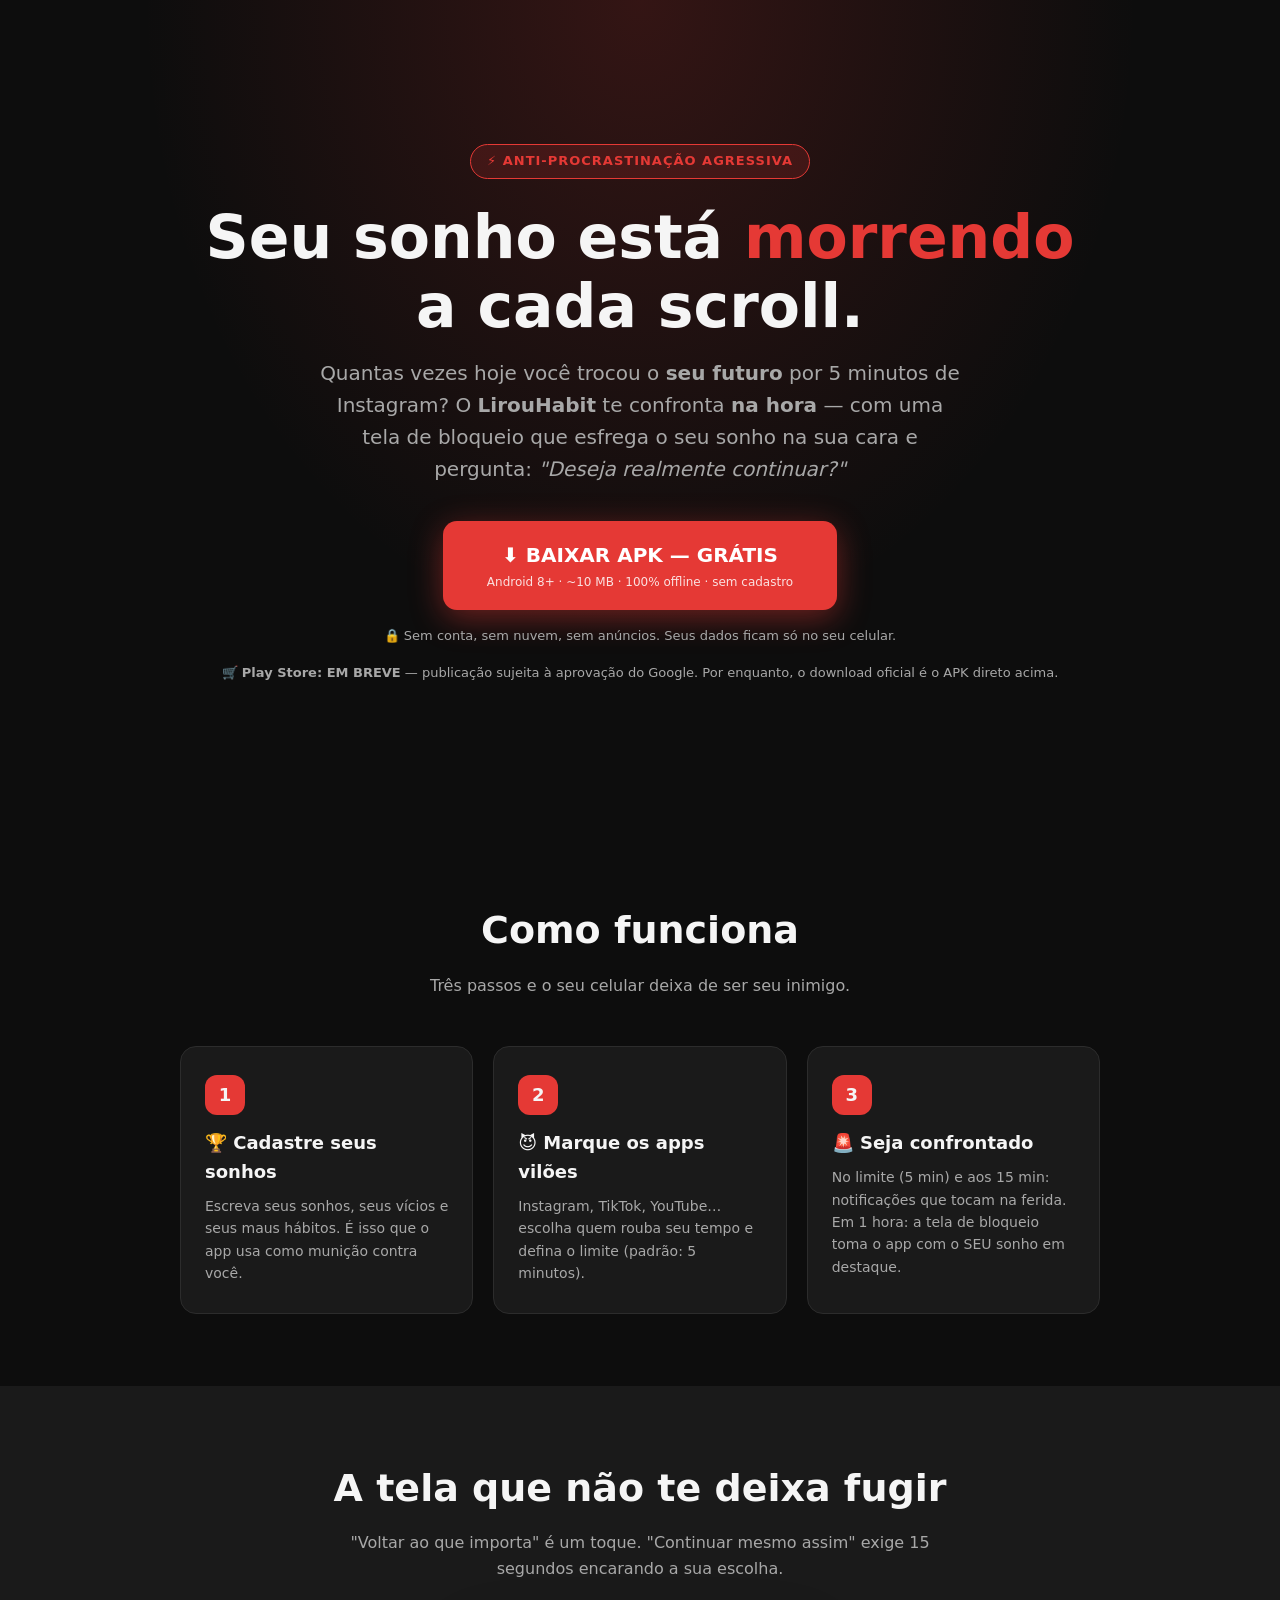
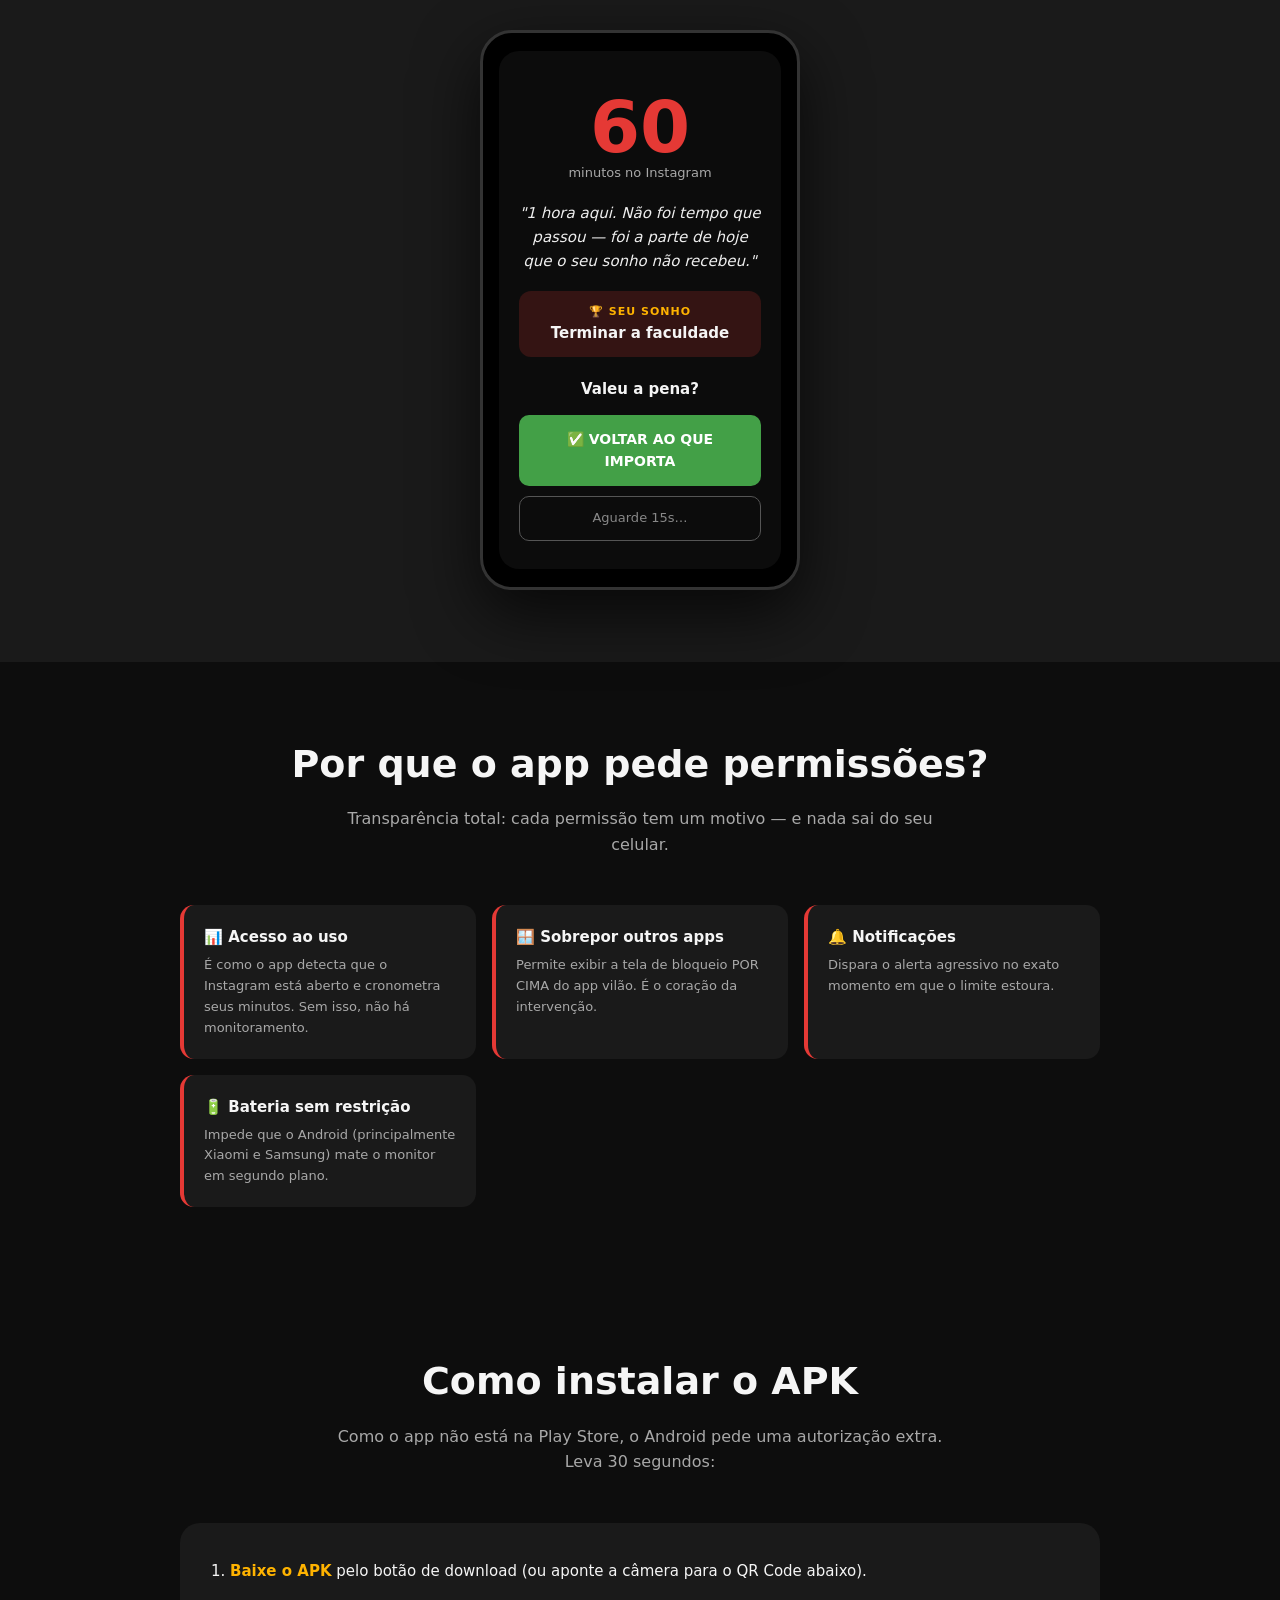
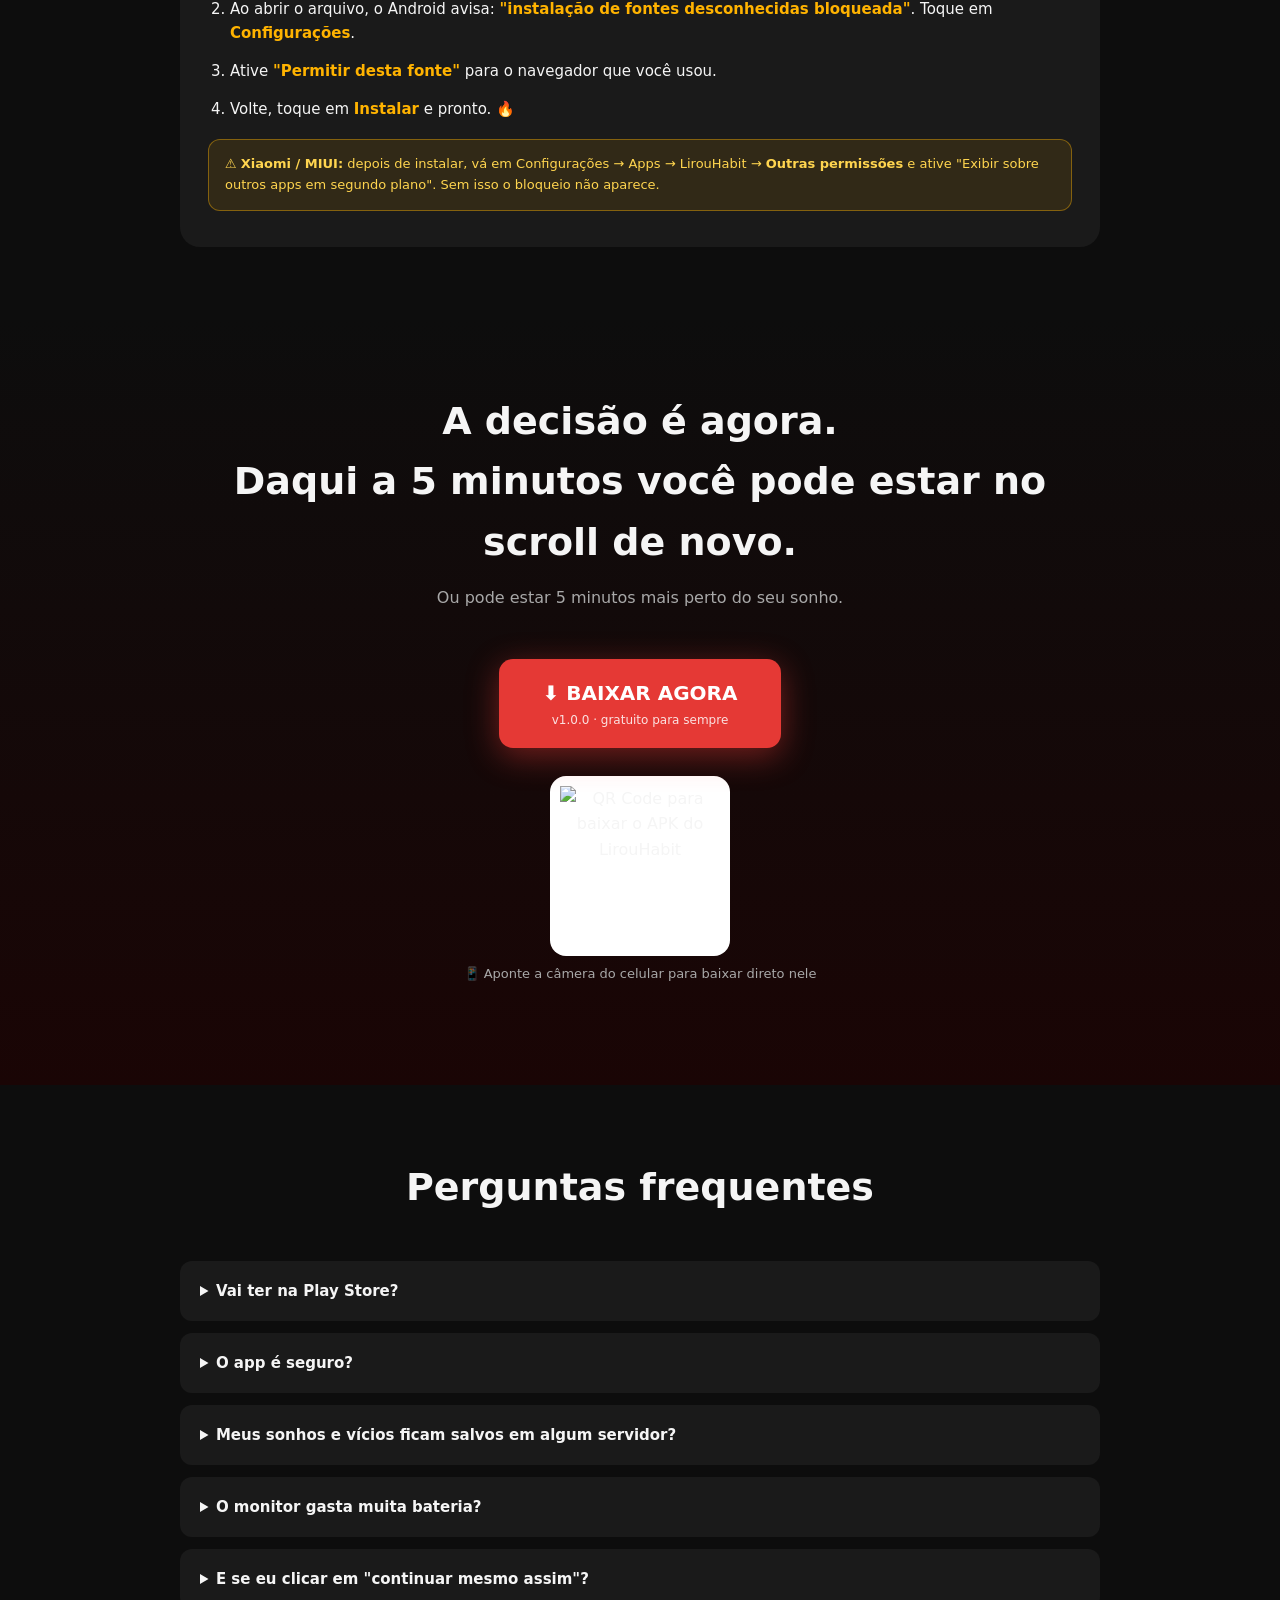
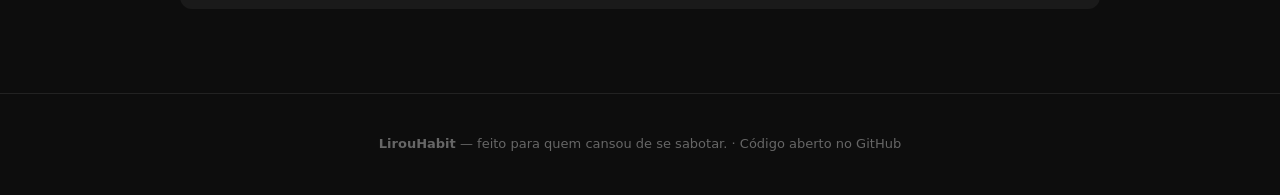
==== docs/index.html @ 8f616879 "feat: app Android anti-procrastinacao (marcos 5min/15min/1h) + landing page de download" ====
<!DOCTYPE html>
<html lang="pt-BR">
<head>
<meta charset="UTF-8">
<meta name="viewport" content="width=device-width, initial-scale=1.0">
<title>LirouHabit — Pare de trocar seus sonhos por scroll</title>
<meta name="description" content="O app que te confronta NA HORA em que você troca seu futuro por 5 minutos de Instagram. Baixe o APK grátis.">
<style>
  :root {
    --red: #e53935;
    --red-dark: #b71c1c;
    --amber: #ffb300;
    --bg: #0d0d0d;
    --surface: #1a1a1a;
    --surface2: #242424;
    --text: #f5f5f5;
    --muted: #a8a8a8;
  }
  * { margin: 0; padding: 0; box-sizing: border-box; }
  body {
    font-family: 'Segoe UI', system-ui, -apple-system, sans-serif;
    background: var(--bg);
    color: var(--text);
    line-height: 1.6;
  }
  .container { max-width: 960px; margin: 0 auto; padding: 0 20px; }

  /* HERO */
  .hero {
    min-height: 92vh;
    display: flex;
    flex-direction: column;
    justify-content: center;
    align-items: center;
    text-align: center;
    background: radial-gradient(ellipse at top, rgba(229,57,53,.18), transparent 55%), var(--bg);
    padding: 60px 20px;
  }
  .badge {
    background: rgba(229,57,53,.15);
    border: 1px solid var(--red);
    color: var(--red);
    padding: 6px 16px;
    border-radius: 999px;
    font-size: 13px;
    font-weight: 600;
    letter-spacing: 1px;
    text-transform: uppercase;
  }
  .hero h1 {
    font-size: clamp(34px, 6vw, 60px);
    font-weight: 900;
    line-height: 1.15;
    margin: 24px 0 16px;
  }
  .hero h1 .red { color: var(--red); }
  .hero p.sub {
    font-size: clamp(16px, 2.5vw, 20px);
    color: var(--muted);
    max-width: 640px;
    margin-bottom: 36px;
  }
  .cta {
    display: inline-block;
    background: var(--red);
    color: #fff;
    font-size: 20px;
    font-weight: 800;
    padding: 18px 44px;
    border-radius: 14px;
    text-decoration: none;
    box-shadow: 0 8px 32px rgba(229,57,53,.45);
    transition: transform .15s ease, box-shadow .15s ease;
  }
  .cta:hover { transform: translateY(-2px) scale(1.02); box-shadow: 0 12px 40px rgba(229,57,53,.6); }
  .cta small { display: block; font-size: 12px; font-weight: 400; opacity: .85; margin-top: 2px; }
  .hero .note { margin-top: 16px; font-size: 13px; color: var(--muted); }

  /* SEÇÕES */
  section { padding: 72px 0; }
  h2 { font-size: clamp(26px, 4vw, 38px); font-weight: 800; text-align: center; margin-bottom: 12px; }
  .section-sub { text-align: center; color: var(--muted); max-width: 620px; margin: 0 auto 48px; }

  /* 3 PASSOS */
  .steps { display: grid; grid-template-columns: repeat(auto-fit, minmax(240px, 1fr)); gap: 20px; }
  .step {
    background: var(--surface);
    border: 1px solid #2c2c2c;
    border-radius: 16px;
    padding: 28px 24px;
  }
  .step .num {
    display: inline-flex;
    width: 40px; height: 40px;
    background: var(--red);
    border-radius: 12px;
    align-items: center; justify-content: center;
    font-weight: 800; font-size: 18px;
    margin-bottom: 14px;
  }
  .step h3 { font-size: 18px; margin-bottom: 8px; }
  .step p { color: var(--muted); font-size: 14px; }

  /* MOCKUP DO BLOQUEIO */
  .block-demo { display: flex; justify-content: center; }
  .phone {
    width: 320px;
    background: #000;
    border: 3px solid #333;
    border-radius: 32px;
    padding: 18px 16px;
    box-shadow: 0 24px 64px rgba(0,0,0,.7);
  }
  .block-screen {
    background: rgba(13,13,13,.97);
    border-radius: 20px;
    padding: 28px 20px;
    text-align: center;
  }
  .block-screen .warn { font-size: 42px; }
  .block-screen .big-minutes { color: var(--red); font-size: 72px; font-weight: 900; line-height: 1; margin-top: 12px; }
  .block-screen h3 { color: var(--red); font-size: 21px; font-weight: 800; margin: 8px 0 4px; }
  .block-screen .where { color: var(--muted); font-size: 13px; margin-bottom: 18px; }
  .block-screen .phrase { font-style: italic; font-size: 15px; color: #eee; margin-bottom: 18px; }
  .block-screen .dream {
    background: rgba(229,57,53,.18);
    border-radius: 12px;
    padding: 12px;
    margin-bottom: 20px;
  }
  .block-screen .dream .label { color: var(--amber); font-size: 11px; font-weight: 700; letter-spacing: 1px; }
  .block-screen .dream .text { font-weight: 700; font-size: 15px; }
  .block-screen .question { font-weight: 700; font-size: 15px; margin-bottom: 14px; }
  .block-screen .btn-focus {
    display: block; background: #43a047; color: #fff; font-weight: 700;
    padding: 13px; border-radius: 10px; font-size: 14px; margin-bottom: 10px;
  }
  .block-screen .btn-stay {
    display: block; border: 1px solid #555; color: #888;
    padding: 11px; border-radius: 10px; font-size: 13px;
  }

  /* PERMISSÕES */
  .perms { display: grid; grid-template-columns: repeat(auto-fit, minmax(280px, 1fr)); gap: 16px; }
  .perm { background: var(--surface); border-radius: 14px; padding: 20px; border-left: 4px solid var(--red); }
  .perm h4 { font-size: 15px; margin-bottom: 6px; }
  .perm p { color: var(--muted); font-size: 13px; }

  /* INSTALAÇÃO */
  .install { background: var(--surface); border-radius: 20px; padding: 36px 28px; }
  .install ol { margin-left: 22px; }
  .install li { margin-bottom: 14px; font-size: 15px; }
  .install li b { color: var(--amber); }
  .install .warn-box {
    background: rgba(255,179,0,.1);
    border: 1px solid rgba(255,179,0,.4);
    border-radius: 12px;
    padding: 14px 16px;
    font-size: 13px;
    color: #ffd54f;
    margin-top: 18px;
  }

  /* DOWNLOAD FINAL */
  .final { text-align: center; background: linear-gradient(180deg, var(--bg), #1a0505); }
  .qr { margin: 28px auto 8px; width: 180px; height: 180px; background: #fff; border-radius: 16px; padding: 10px; }
  .qr img { width: 100%; height: 100%; }
  .qr-caption { color: var(--muted); font-size: 13px; margin-bottom: 28px; }

  /* FAQ */
  details { background: var(--surface); border-radius: 12px; padding: 18px 20px; margin-bottom: 12px; }
  summary { cursor: pointer; font-weight: 600; font-size: 15px; }
  details p { color: var(--muted); font-size: 14px; margin-top: 10px; }

  footer { padding: 40px 0; text-align: center; color: #666; font-size: 13px; border-top: 1px solid #222; }
</style>
</head>
<body>

<!-- HERO -->
<header class="hero">
  <span class="badge">⚡ Anti-procrastinação agressiva</span>
  <h1>Seu sonho está <span class="red">morrendo</span><br>a cada scroll.</h1>
  <p class="sub">
    Quantas vezes hoje você trocou o <b>seu futuro</b> por 5 minutos de Instagram?
    O <b>LirouHabit</b> te confronta <b>na hora</b> — com uma tela de bloqueio que esfrega
    o seu sonho na sua cara e pergunta: <i>"Deseja realmente continuar?"</i>
  </p>
  <a class="cta" href="https://github.com/Neto-Oliveira/LirouHabit/releases/latest/download/lirouhabit.apk">
    ⬇ BAIXAR APK — GRÁTIS
    <small>Android 8+ · ~10 MB · 100% offline · sem cadastro</small>
  </a>
  <p class="note">🔒 Sem conta, sem nuvem, sem anúncios. Seus dados ficam só no seu celular.</p>
  <p class="note">🛒 <b>Play Store: EM BREVE</b> — publicação sujeita à aprovação do Google. Por enquanto, o download oficial é o APK direto acima.</p>
</header>

<!-- COMO FUNCIONA -->
<section>
  <div class="container">
    <h2>Como funciona</h2>
    <p class="section-sub">Três passos e o seu celular deixa de ser seu inimigo.</p>
    <div class="steps">
      <div class="step">
        <span class="num">1</span>
        <h3>🏆 Cadastre seus sonhos</h3>
        <p>Escreva seus sonhos, seus vícios e seus maus hábitos. É isso que o app usa como munição contra você.</p>
      </div>
      <div class="step">
        <span class="num">2</span>
        <h3>😈 Marque os apps vilões</h3>
        <p>Instagram, TikTok, YouTube… escolha quem rouba seu tempo e defina o limite (padrão: 5 minutos).</p>
      </div>
      <div class="step">
        <span class="num">3</span>
        <h3>🚨 Seja confrontado</h3>
        <p>No limite (5 min) e aos 15 min: notificações que tocam na ferida. Em 1 hora: a tela de bloqueio toma o app com o SEU sonho em destaque.</p>
      </div>
    </div>
  </div>
</section>

<!-- MOCKUP -->
<section style="background: var(--surface);">
  <div class="container">
    <h2>A tela que não te deixa fugir</h2>
    <p class="section-sub">
      "Voltar ao que importa" é um toque. "Continuar mesmo assim" exige 15 segundos encarando a sua escolha.
    </p>
    <div class="block-demo">
      <div class="phone">
        <div class="block-screen">
          <div class="big-minutes">60</div>
          <p class="where">minutos no Instagram</p>
          <p class="phrase">"1 hora aqui. Não foi tempo que passou — foi a parte de hoje que o seu sonho não recebeu."</p>
          <div class="dream">
            <div class="label">🏆 SEU SONHO</div>
            <div class="text">Terminar a faculdade</div>
          </div>
          <p class="question">Valeu a pena?</p>
          <span class="btn-focus">✅ VOLTAR AO QUE IMPORTA</span>
          <span class="btn-stay">Aguarde 15s…</span>
        </div>
      </div>
    </div>
  </div>
</section>

<!-- PERMISSÕES -->
<section>
  <div class="container">
    <h2>Por que o app pede permissões?</h2>
    <p class="section-sub">Transparência total: cada permissão tem um motivo — e nada sai do seu celular.</p>
    <div class="perms">
      <div class="perm">
        <h4>📊 Acesso ao uso</h4>
        <p>É como o app detecta que o Instagram está aberto e cronometra seus minutos. Sem isso, não há monitoramento.</p>
      </div>
      <div class="perm">
        <h4>🪟 Sobrepor outros apps</h4>
        <p>Permite exibir a tela de bloqueio POR CIMA do app vilão. É o coração da intervenção.</p>
      </div>
      <div class="perm">
        <h4>🔔 Notificações</h4>
        <p>Dispara o alerta agressivo no exato momento em que o limite estoura.</p>
      </div>
      <div class="perm">
        <h4>🔋 Bateria sem restrição</h4>
        <p>Impede que o Android (principalmente Xiaomi e Samsung) mate o monitor em segundo plano.</p>
      </div>
    </div>
  </div>
</section>

<!-- INSTALAÇÃO -->
<section>
  <div class="container">
    <h2>Como instalar o APK</h2>
    <p class="section-sub">Como o app não está na Play Store, o Android pede uma autorização extra. Leva 30 segundos:</p>
    <div class="install">
      <ol>
        <li><b>Baixe o APK</b> pelo botão de download (ou aponte a câmera para o QR Code abaixo).</li>
        <li>Ao abrir o arquivo, o Android avisa: <b>"instalação de fontes desconhecidas bloqueada"</b>. Toque em <b>Configurações</b>.</li>
        <li>Ative <b>"Permitir desta fonte"</b> para o navegador que você usou.</li>
        <li>Volte, toque em <b>Instalar</b> e pronto. 🔥</li>
      </ol>
      <div class="warn-box">
        ⚠️ <b>Xiaomi / MIUI:</b> depois de instalar, vá em Configurações → Apps → LirouHabit →
        <b>Outras permissões</b> e ative "Exibir sobre outros apps em segundo plano". Sem isso o bloqueio não aparece.
      </div>
    </div>
  </div>
</section>

<!-- DOWNLOAD FINAL + QR -->
<section class="final">
  <div class="container">
    <h2>A decisão é agora.<br>Daqui a 5 minutos você pode estar no scroll de novo.</h2>
    <p class="section-sub">Ou pode estar 5 minutos mais perto do seu sonho.</p>
    <a class="cta" href="https://github.com/Neto-Oliveira/LirouHabit/releases/latest/download/lirouhabit.apk">
      ⬇ BAIXAR AGORA
      <small>v1.0.0 · gratuito para sempre</small>
    </a>
    <div class="qr">
      <img src="https://api.qrserver.com/v1/create-qr-code/?size=300x300&data=https%3A%2F%2Fgithub.com%2FNeto-Oliveira%2FLirouHabit%2Freleases%2Flatest%2Fdownload%2Flirouhabit.apk" alt="QR Code para baixar o APK do LirouHabit">
    </div>
    <p class="qr-caption">📱 Aponte a câmera do celular para baixar direto nele</p>
  </div>
</section>

<!-- FAQ -->
<section>
  <div class="container">
    <h2>Perguntas frequentes</h2>
    <div style="height: 32px;"></div>
    <details>
      <summary>Vai ter na Play Store?</summary>
      <p><b>Em breve!</b> A publicação na Play Store está nos planos e depende da aprovação do Google — que avalia com rigor permissões como sobreposição de tela e acesso ao uso (o coração do app). Enquanto isso, o APK direto aqui é o canal oficial: o LirouHabit é 100% offline e open source, com todo o código público no GitHub.</p>
    </details>
    <details>
      <summary>O app é seguro?</summary>
      <p>Sim. O código é aberto e auditável no GitHub, o app não tem permissão de internet para enviar dados, e nada (sonhos, vícios, estatísticas) sai do seu celular.</p>
    </details>
    <details>
      <summary>Meus sonhos e vícios ficam salvos em algum servidor?</summary>
      <p>Não. Tudo fica em um banco de dados local, dentro do seu celular. O app nem sequer tem permissão de internet para enviar dados.</p>
    </details>
    <details>
      <summary>O monitor gasta muita bateria?</summary>
      <p>Não. Ele faz uma verificação leve a cada 2 segundos — o consumo é comparável ao de um relógio em segundo plano.</p>
    </details>
    <details>
      <summary>E se eu clicar em "continuar mesmo assim"?</summary>
      <p>A escolha é sempre sua — mas você vai precisar esperar 15 segundos encarando seu sonho. E 5 minutos depois, a tela de bloqueio volta. Sempre. 😈</p>
    </details>
  </div>
</section>

<footer>
  <div class="container">
    <p><b>LirouHabit</b> — feito para quem cansou de se sabotar. · Código aberto no GitHub</p>
  </div>
</footer>

</body>
</html>
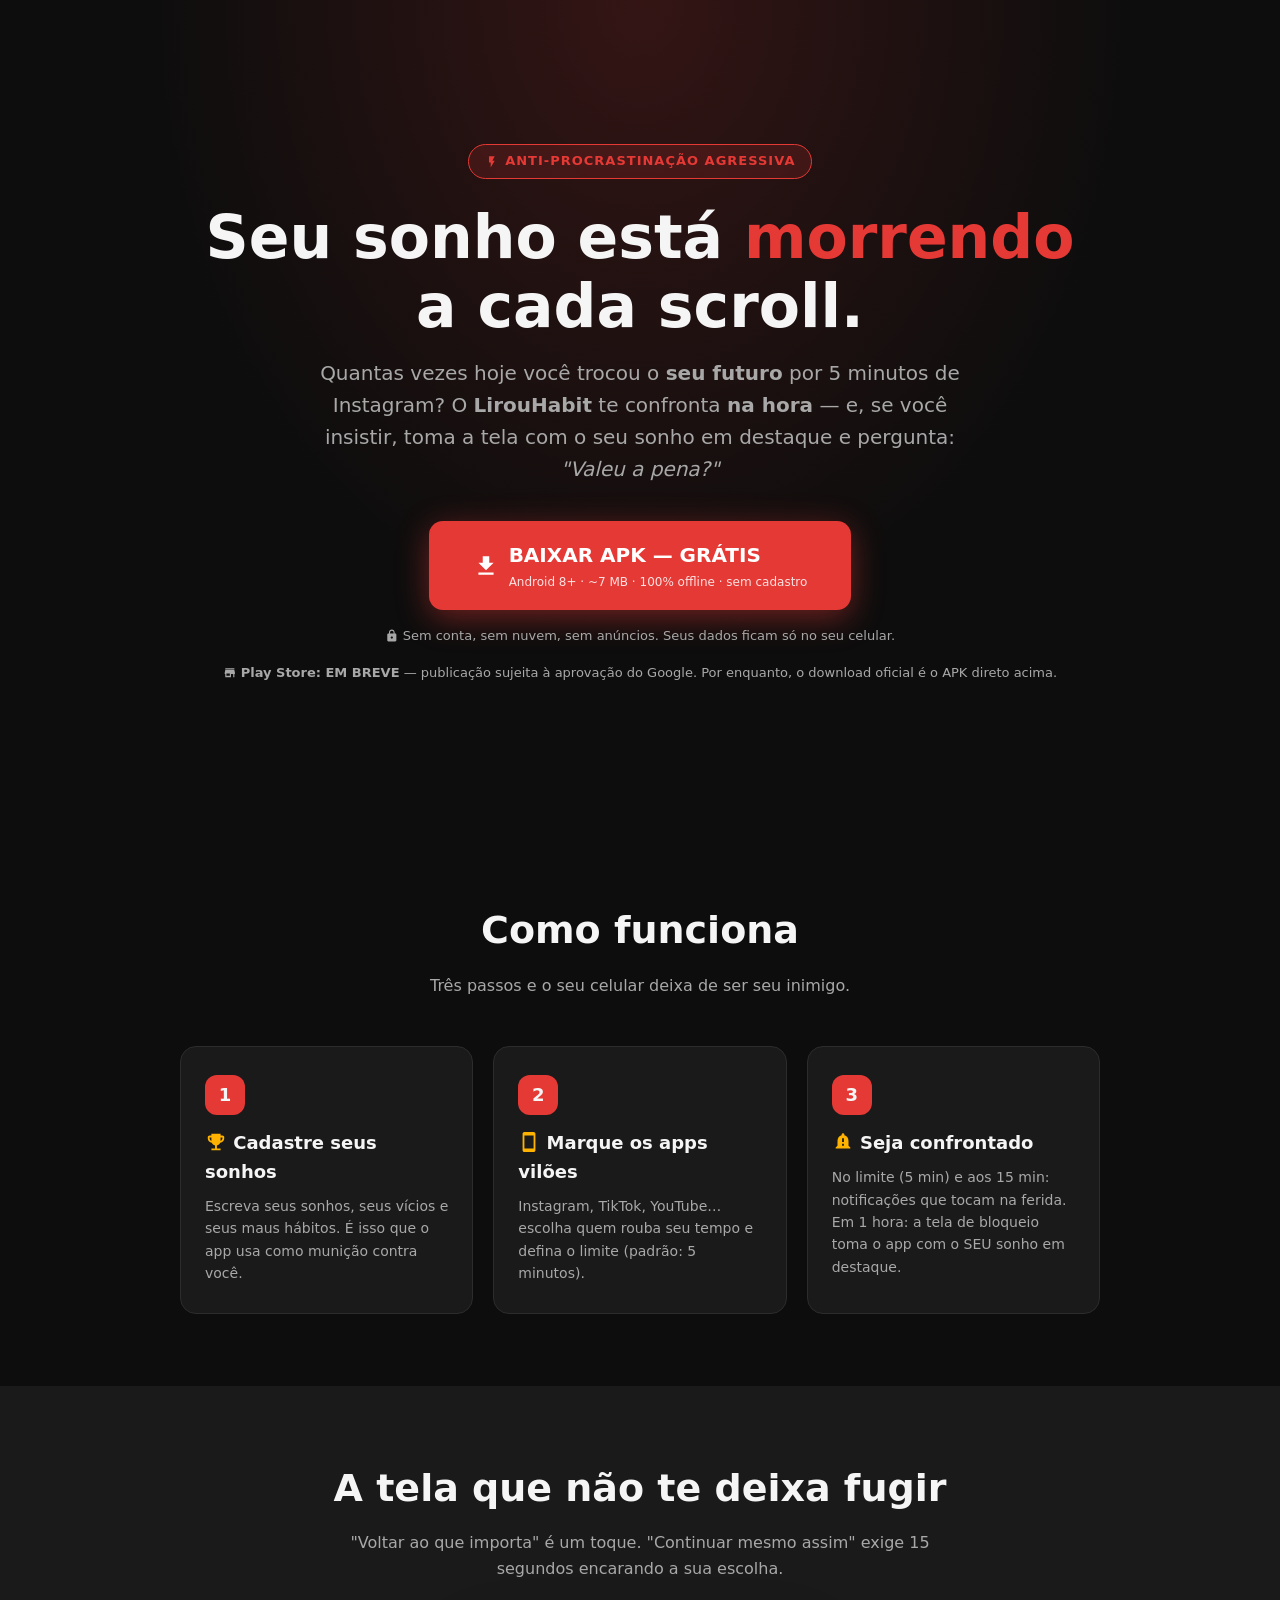
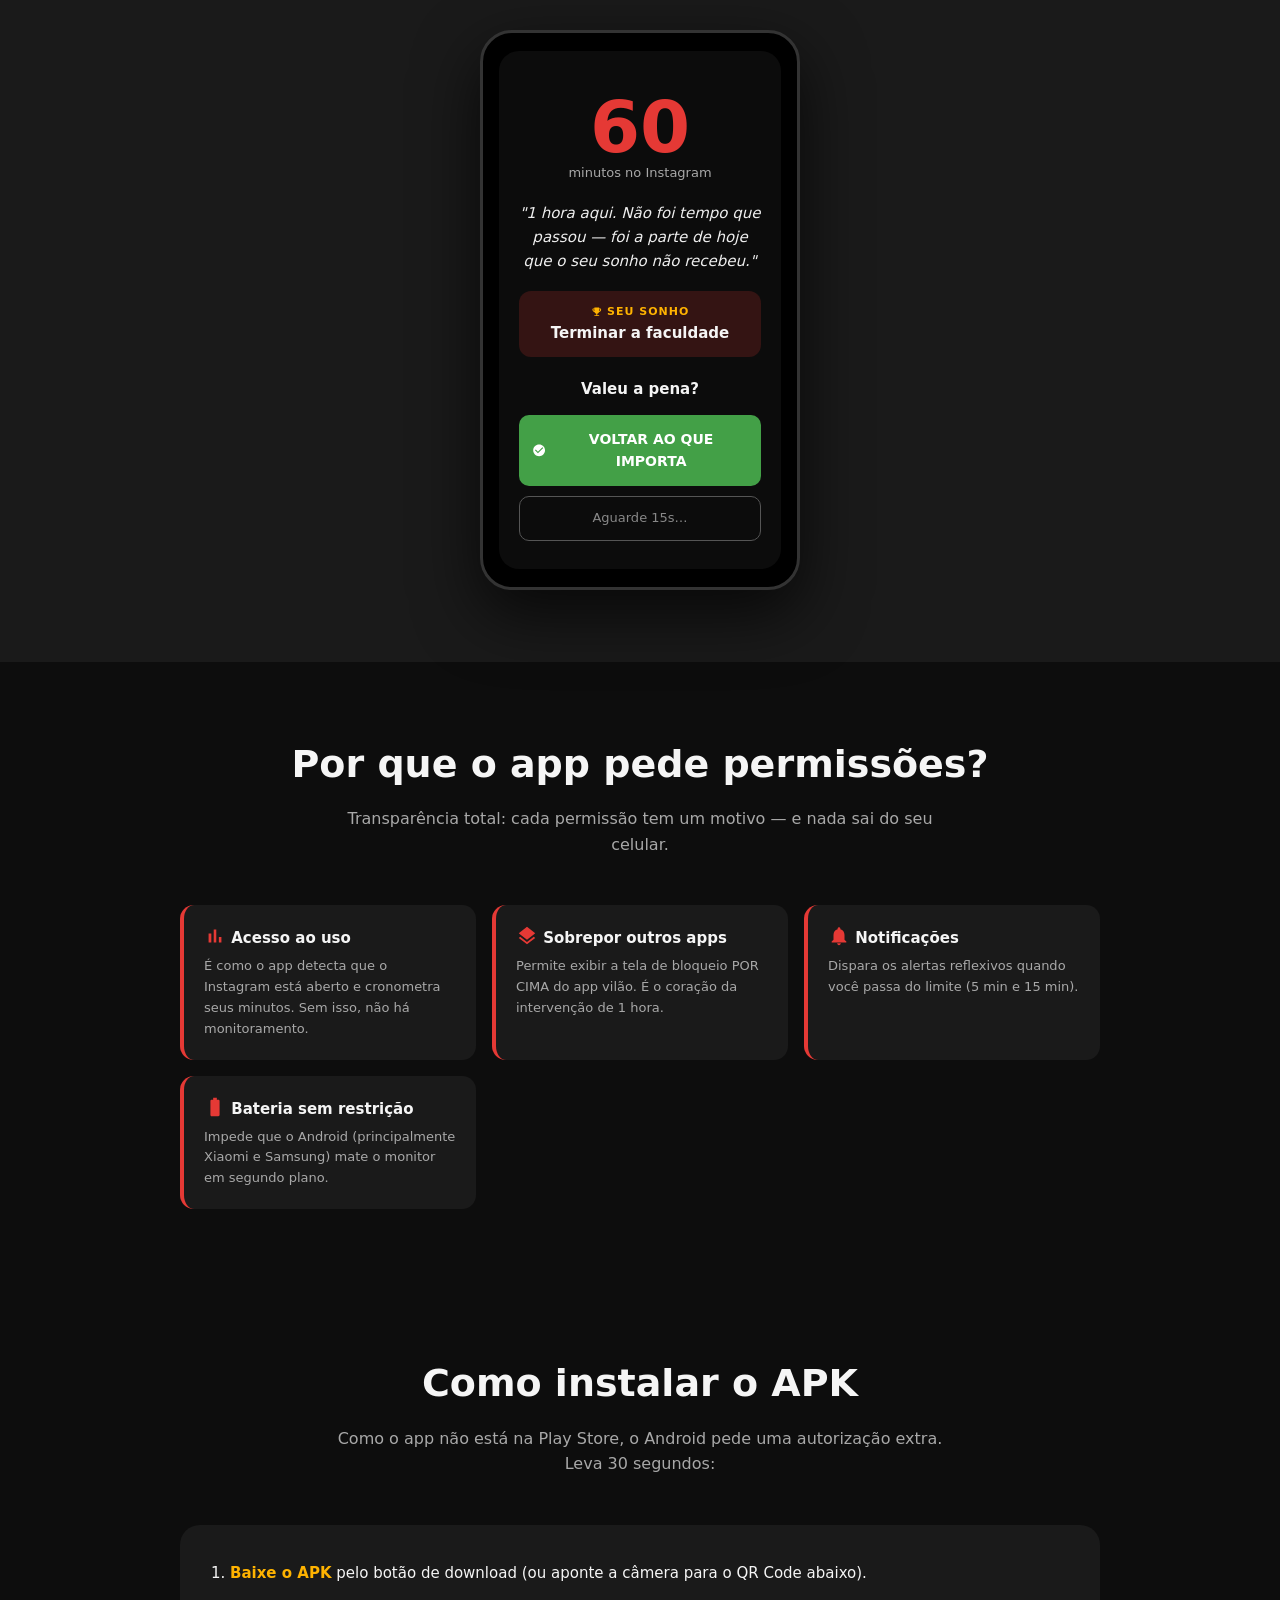
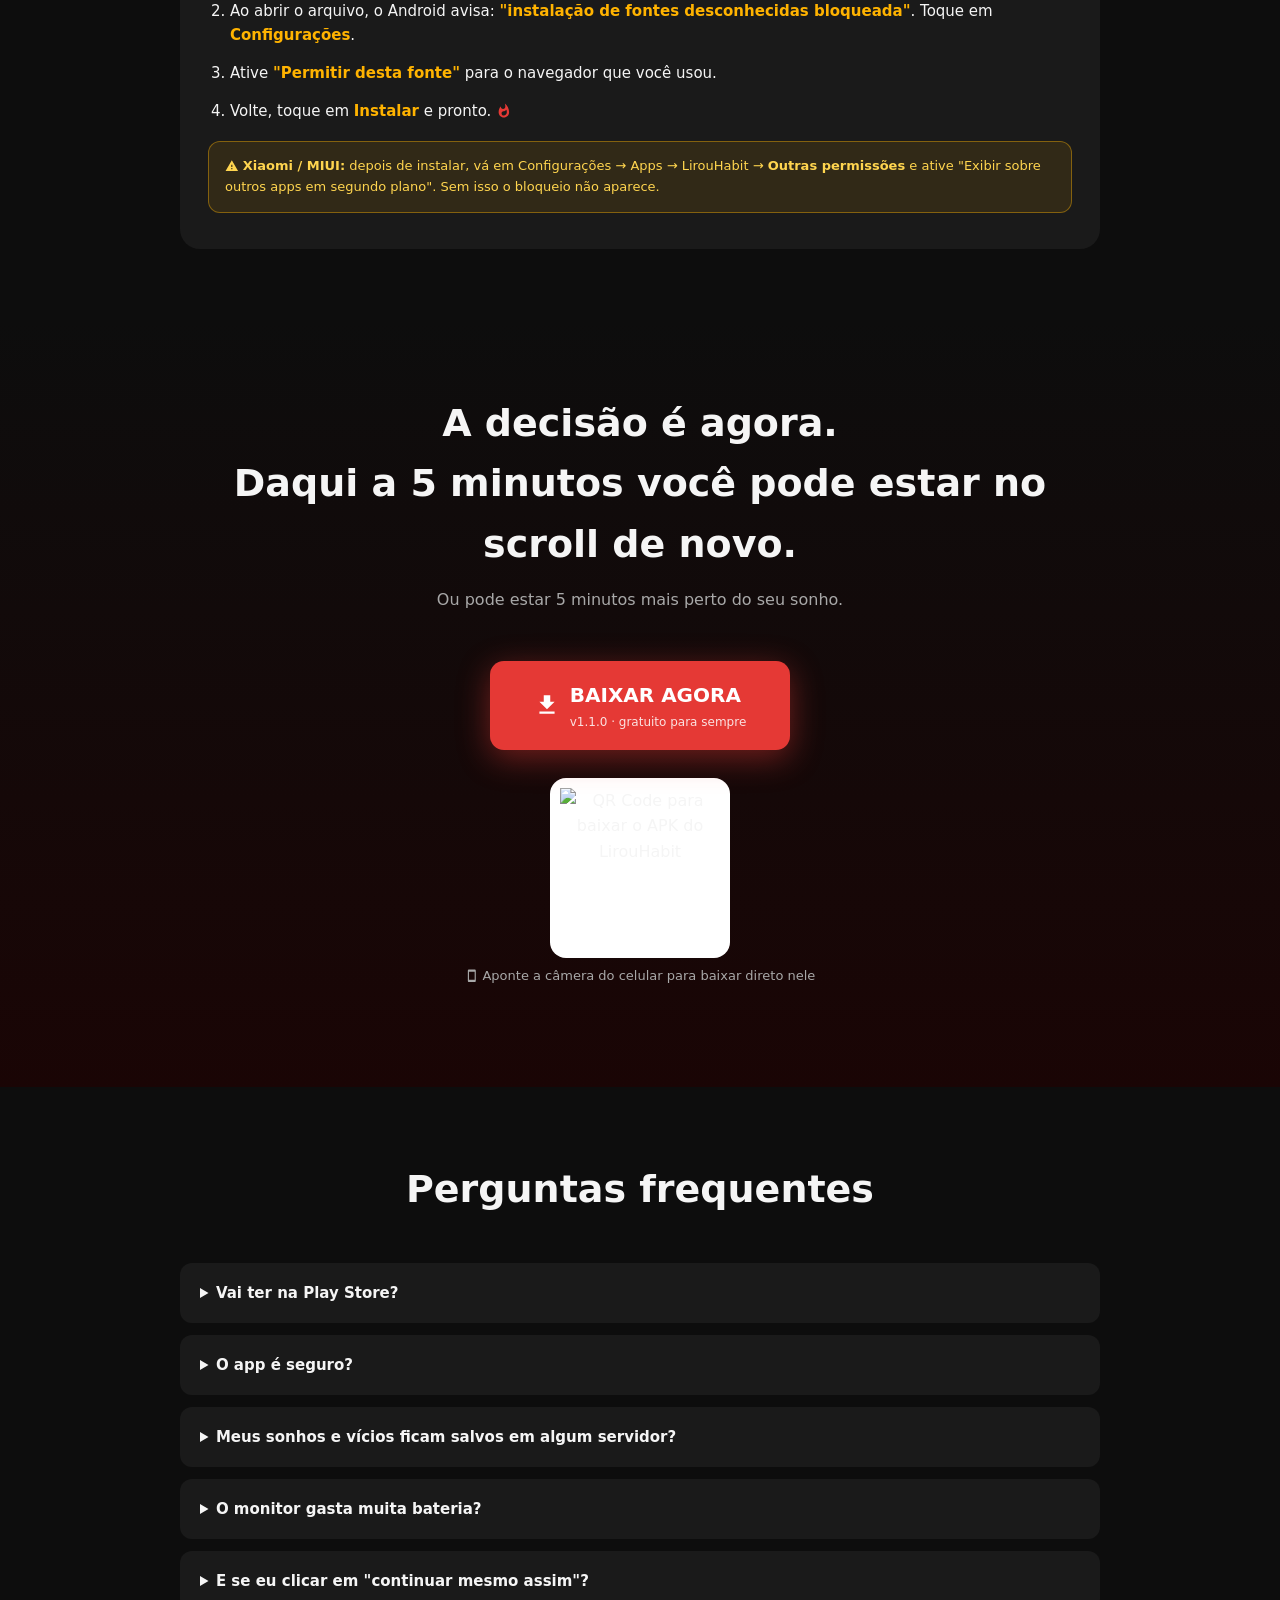
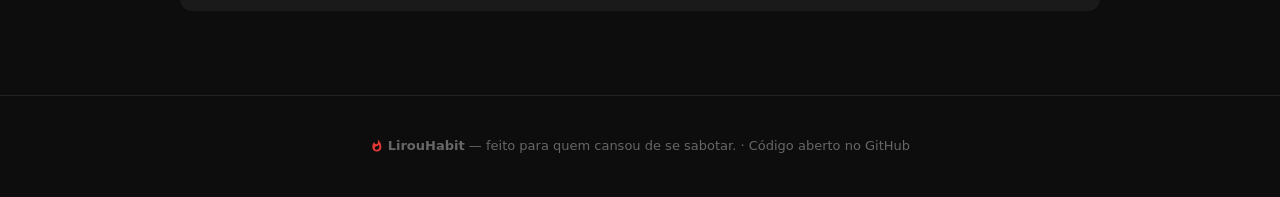
==== commit 1af04ec1: "feat: pacote de 21 icones SVG (substitui emojis) + fluxo de introducao impactante (sonho -> viloes -" ====
--- a/docs/index.html
+++ b/docs/index.html
@@ -5,11 +5,13 @@
 <meta name="viewport" content="width=device-width, initial-scale=1.0">
 <title>LirouHabit — Pare de trocar seus sonhos por scroll</title>
 <meta name="description" content="O app que te confronta NA HORA em que você troca seu futuro por 5 minutos de Instagram. Baixe o APK grátis.">
+<link rel="icon" type="image/svg+xml" href="icons/ic_flame.svg">
 <style>
   :root {
     --red: #e53935;
     --red-dark: #b71c1c;
     --amber: #ffb300;
+    --green: #43a047;
     --bg: #0d0d0d;
     --surface: #1a1a1a;
     --surface2: #242424;
@@ -24,6 +26,8 @@
     line-height: 1.6;
   }
   .container { max-width: 960px; margin: 0 auto; padding: 0 20px; }
+  .ic { width: 1.05em; height: 1.05em; vertical-align: -0.18em; fill: currentColor; }
+  .ic-lg { width: 22px; height: 22px; vertical-align: -4px; fill: currentColor; }
 
   /* HERO */
   .hero {
@@ -37,6 +41,7 @@
     padding: 60px 20px;
   }
   .badge {
+    display: inline-flex; align-items: center; gap: 7px;
     background: rgba(229,57,53,.15);
     border: 1px solid var(--red);
     color: var(--red);
@@ -61,7 +66,7 @@
     margin-bottom: 36px;
   }
   .cta {
-    display: inline-block;
+    display: inline-flex; align-items: center; gap: 10px;
     background: var(--red);
     color: #fff;
     font-size: 20px;
@@ -74,6 +79,7 @@
   }
   .cta:hover { transform: translateY(-2px) scale(1.02); box-shadow: 0 12px 40px rgba(229,57,53,.6); }
   .cta small { display: block; font-size: 12px; font-weight: 400; opacity: .85; margin-top: 2px; }
+  .cta .cta-col { text-align: left; }
   .hero .note { margin-top: 16px; font-size: 13px; color: var(--muted); }
 
   /* SEÇÕES */
@@ -99,6 +105,7 @@
     margin-bottom: 14px;
   }
   .step h3 { font-size: 18px; margin-bottom: 8px; }
+  .step h3 .ic-lg { fill: var(--amber); }
   .step p { color: var(--muted); font-size: 14px; }
 
   /* MOCKUP DO BLOQUEIO */
@@ -117,9 +124,7 @@
     padding: 28px 20px;
     text-align: center;
   }
-  .block-screen .warn { font-size: 42px; }
   .block-screen .big-minutes { color: var(--red); font-size: 72px; font-weight: 900; line-height: 1; margin-top: 12px; }
-  .block-screen h3 { color: var(--red); font-size: 21px; font-weight: 800; margin: 8px 0 4px; }
   .block-screen .where { color: var(--muted); font-size: 13px; margin-bottom: 18px; }
   .block-screen .phrase { font-style: italic; font-size: 15px; color: #eee; margin-bottom: 18px; }
   .block-screen .dream {
@@ -132,7 +137,8 @@
   .block-screen .dream .text { font-weight: 700; font-size: 15px; }
   .block-screen .question { font-weight: 700; font-size: 15px; margin-bottom: 14px; }
   .block-screen .btn-focus {
-    display: block; background: #43a047; color: #fff; font-weight: 700;
+    display: flex; align-items: center; justify-content: center; gap: 8px;
+    background: var(--green); color: #fff; font-weight: 700;
     padding: 13px; border-radius: 10px; font-size: 14px; margin-bottom: 10px;
   }
   .block-screen .btn-stay {
@@ -144,6 +150,7 @@
   .perms { display: grid; grid-template-columns: repeat(auto-fit, minmax(280px, 1fr)); gap: 16px; }
   .perm { background: var(--surface); border-radius: 14px; padding: 20px; border-left: 4px solid var(--red); }
   .perm h4 { font-size: 15px; margin-bottom: 6px; }
+  .perm h4 .ic-lg { fill: var(--red); }
   .perm p { color: var(--muted); font-size: 13px; }
 
   /* INSTALAÇÃO */
@@ -173,25 +180,26 @@
   details p { color: var(--muted); font-size: 14px; margin-top: 10px; }
 
   footer { padding: 40px 0; text-align: center; color: #666; font-size: 13px; border-top: 1px solid #222; }
+  footer .ic { fill: var(--red); }
 </style>
 </head>
 <body>
 
 <!-- HERO -->
 <header class="hero">
-  <span class="badge">⚡ Anti-procrastinação agressiva</span>
+  <span class="badge"><svg class="ic" viewBox="0 0 24 24"><path d="M7 2v11h3v9l7-12h-4l4-8z"/></svg> Anti-procrastinação agressiva</span>
   <h1>Seu sonho está <span class="red">morrendo</span><br>a cada scroll.</h1>
   <p class="sub">
     Quantas vezes hoje você trocou o <b>seu futuro</b> por 5 minutos de Instagram?
-    O <b>LirouHabit</b> te confronta <b>na hora</b> — com uma tela de bloqueio que esfrega
-    o seu sonho na sua cara e pergunta: <i>"Deseja realmente continuar?"</i>
+    O <b>LirouHabit</b> te confronta <b>na hora</b> — e, se você insistir, toma a tela
+    com o seu sonho em destaque e pergunta: <i>"Valeu a pena?"</i>
   </p>
   <a class="cta" href="https://github.com/Neto-Oliveira/LirouHabit/releases/latest/download/lirouhabit.apk">
-    ⬇ BAIXAR APK — GRÁTIS
-    <small>Android 8+ · ~10 MB · 100% offline · sem cadastro</small>
+    <svg class="ic-lg" viewBox="0 0 24 24" style="fill:#fff;width:26px;height:26px;"><path d="M19 9h-4V3H9v6H5l7 7 7-7zM5 18v2h14v-2H5z"/></svg>
+    <span class="cta-col">BAIXAR APK — GRÁTIS<small>Android 8+ · ~7 MB · 100% offline · sem cadastro</small></span>
   </a>
-  <p class="note">🔒 Sem conta, sem nuvem, sem anúncios. Seus dados ficam só no seu celular.</p>
-  <p class="note">🛒 <b>Play Store: EM BREVE</b> — publicação sujeita à aprovação do Google. Por enquanto, o download oficial é o APK direto acima.</p>
+  <p class="note"><svg class="ic" viewBox="0 0 24 24"><path d="M18 8h-1V6c0-2.76-2.24-5-5-5S7 3.24 7 6v2H6c-1.1 0-2 .9-2 2v10c0 1.1.9 2 2 2h12c1.1 0 2-.9 2-2V10c0-1.1-.9-2-2-2zm-6 9c-1.1 0-2-.9-2-2s.9-2 2-2 2 .9 2 2-.9 2-2 2zm3.1-9H8.9V6c0-1.71 1.39-3.1 3.1-3.1 1.71 0 3.1 1.39 3.1 3.1v2z"/></svg> Sem conta, sem nuvem, sem anúncios. Seus dados ficam só no seu celular.</p>
+  <p class="note"><svg class="ic" viewBox="0 0 24 24"><path d="M20 4H4v2h16V4zm1 10v-2l-1-5H4l-1 5v2h1v6h10v-6h4v6h2v-6h1zm-9 3H6v-4h6v4z"/></svg> <b>Play Store: EM BREVE</b> — publicação sujeita à aprovação do Google. Por enquanto, o download oficial é o APK direto acima.</p>
 </header>
 
 <!-- COMO FUNCIONA -->
@@ -202,17 +210,17 @@
     <div class="steps">
       <div class="step">
         <span class="num">1</span>
-        <h3>🏆 Cadastre seus sonhos</h3>
+        <h3><svg class="ic-lg" viewBox="0 0 24 24"><path d="M19 5h-2V3H7v2H5c-1.1 0-2 .9-2 2v1c0 2.55 1.92 4.63 4.39 4.94.63 1.5 1.98 2.63 3.61 2.96V19H7v2h10v-2h-4v-3.1c1.63-.33 2.98-1.46 3.61-2.96C19.08 12.63 21 10.55 21 8V7c0-1.1-.9-2-2-2zM5 8V7h2v3.82C5.84 10.4 5 9.3 5 8zm14 0c0 1.3-.84 2.4-2 2.82V7h2v1z"/></svg> Cadastre seus sonhos</h3>
         <p>Escreva seus sonhos, seus vícios e seus maus hábitos. É isso que o app usa como munição contra você.</p>
       </div>
       <div class="step">
         <span class="num">2</span>
-        <h3>😈 Marque os apps vilões</h3>
+        <h3><svg class="ic-lg" viewBox="0 0 24 24"><path d="M17 1.01L7 1c-1.1 0-2 .9-2 2v18c0 1.1.9 2 2 2h10c1.1 0 2-.9 2-2V3c0-1.1-.9-1.99-2-1.99zM17 19H7V5h10v14z"/></svg> Marque os apps vilões</h3>
         <p>Instagram, TikTok, YouTube… escolha quem rouba seu tempo e defina o limite (padrão: 5 minutos).</p>
       </div>
       <div class="step">
         <span class="num">3</span>
-        <h3>🚨 Seja confrontado</h3>
+        <h3><svg class="ic-lg" viewBox="0 0 24 24"><path d="M18 16v-5c0-3.07-1.64-5.64-4.5-6.32V4c0-.83-.67-1.5-1.5-1.5s-1.5.67-1.5 1.5v.68C7.63 5.36 6 7.92 6 11v5l-2 2v1h16v-1l-2-2zm-5 0h-2v-2h2v2zm0-4h-2V8h2v4z"/></svg> Seja confrontado</h3>
         <p>No limite (5 min) e aos 15 min: notificações que tocam na ferida. Em 1 hora: a tela de bloqueio toma o app com o SEU sonho em destaque.</p>
       </div>
     </div>
@@ -233,11 +241,11 @@
           <p class="where">minutos no Instagram</p>
           <p class="phrase">"1 hora aqui. Não foi tempo que passou — foi a parte de hoje que o seu sonho não recebeu."</p>
           <div class="dream">
-            <div class="label">🏆 SEU SONHO</div>
+            <div class="label"><svg class="ic" viewBox="0 0 24 24"><path d="M19 5h-2V3H7v2H5c-1.1 0-2 .9-2 2v1c0 2.55 1.92 4.63 4.39 4.94.63 1.5 1.98 2.63 3.61 2.96V19H7v2h10v-2h-4v-3.1c1.63-.33 2.98-1.46 3.61-2.96C19.08 12.63 21 10.55 21 8V7c0-1.1-.9-2-2-2zM5 8V7h2v3.82C5.84 10.4 5 9.3 5 8zm14 0c0 1.3-.84 2.4-2 2.82V7h2v1z"/></svg> SEU SONHO</div>
             <div class="text">Terminar a faculdade</div>
           </div>
           <p class="question">Valeu a pena?</p>
-          <span class="btn-focus">✅ VOLTAR AO QUE IMPORTA</span>
+          <span class="btn-focus"><svg class="ic" viewBox="0 0 24 24"><path d="M12 2C6.48 2 2 6.48 2 12s4.48 10 10 10 10-4.48 10-10S17.52 2 12 2zm-2 15l-5-5 1.41-1.41L10 14.17l7.59-7.59L19 8l-9 9z"/></svg> VOLTAR AO QUE IMPORTA</span>
           <span class="btn-stay">Aguarde 15s…</span>
         </div>
       </div>
@@ -252,19 +260,19 @@
     <p class="section-sub">Transparência total: cada permissão tem um motivo — e nada sai do seu celular.</p>
     <div class="perms">
       <div class="perm">
-        <h4>📊 Acesso ao uso</h4>
+        <h4><svg class="ic-lg" viewBox="0 0 24 24"><path d="M5 9.2h3V19H5zM10.6 5h2.8v14h-2.8zM16.2 13H19v6h-2.8z"/></svg> Acesso ao uso</h4>
         <p>É como o app detecta que o Instagram está aberto e cronometra seus minutos. Sem isso, não há monitoramento.</p>
       </div>
       <div class="perm">
-        <h4>🪟 Sobrepor outros apps</h4>
-        <p>Permite exibir a tela de bloqueio POR CIMA do app vilão. É o coração da intervenção.</p>
+        <h4><svg class="ic-lg" viewBox="0 0 24 24"><path d="M11.99 18.54l-7.37-5.73L3 14.07l9 7 9-7-1.63-1.27-7.38 5.74zM12 16l7.36-5.73L21 9l-9-7-9 7 1.63 1.27L12 16z"/></svg> Sobrepor outros apps</h4>
+        <p>Permite exibir a tela de bloqueio POR CIMA do app vilão. É o coração da intervenção de 1 hora.</p>
       </div>
       <div class="perm">
-        <h4>🔔 Notificações</h4>
-        <p>Dispara o alerta agressivo no exato momento em que o limite estoura.</p>
+        <h4><svg class="ic-lg" viewBox="0 0 24 24"><path d="M12 22c1.1 0 2-.9 2-2h-4c0 1.1.89 2 2 2zm6-6v-5c0-3.07-1.64-5.64-4.5-6.32V4c0-.83-.67-1.5-1.5-1.5s-1.5.67-1.5 1.5v.68C7.63 5.36 6 7.92 6 11v5l-2 2v1h16v-1l-2-2z"/></svg> Notificações</h4>
+        <p>Dispara os alertas reflexivos quando você passa do limite (5 min e 15 min).</p>
       </div>
       <div class="perm">
-        <h4>🔋 Bateria sem restrição</h4>
+        <h4><svg class="ic-lg" viewBox="0 0 24 24"><path d="M15.67 4H14V2h-4v2H8.33C7.6 4 7 4.6 7 5.33v15.33C7 21.4 7.6 22 8.33 22h7.33c.74 0 1.34-.6 1.34-1.33V5.33C17 4.6 16.4 4 15.67 4z"/></svg> Bateria sem restrição</h4>
         <p>Impede que o Android (principalmente Xiaomi e Samsung) mate o monitor em segundo plano.</p>
       </div>
     </div>
@@ -281,10 +289,10 @@
         <li><b>Baixe o APK</b> pelo botão de download (ou aponte a câmera para o QR Code abaixo).</li>
         <li>Ao abrir o arquivo, o Android avisa: <b>"instalação de fontes desconhecidas bloqueada"</b>. Toque em <b>Configurações</b>.</li>
         <li>Ative <b>"Permitir desta fonte"</b> para o navegador que você usou.</li>
-        <li>Volte, toque em <b>Instalar</b> e pronto. 🔥</li>
+        <li>Volte, toque em <b>Instalar</b> e pronto. <svg class="ic" viewBox="0 0 24 24" style="fill:var(--red);"><path d="M13.5.67s.74 2.65.74 4.8c0 2.06-1.35 3.73-3.41 3.73-2.07 0-3.63-1.67-3.63-3.73l.03-.36C5.21 7.51 4 10.62 4 14c0 4.42 3.58 8 8 8s8-3.58 8-8C20 8.61 17.41 3.8 13.5.67zM11.71 19c-1.78 0-3.22-1.4-3.22-3.14 0-1.62 1.05-2.76 2.81-3.12 1.77-.36 3.6-1.21 4.62-2.58.39 1.29.59 2.65.59 4.04 0 2.65-2.15 4.8-4.8 4.8z"/></svg></li>
       </ol>
       <div class="warn-box">
-        ⚠️ <b>Xiaomi / MIUI:</b> depois de instalar, vá em Configurações → Apps → LirouHabit →
+        <svg class="ic" viewBox="0 0 24 24"><path d="M1 21h22L12 2 1 21zm12-3h-2v-2h2v2zm0-4h-2v-4h2v4z"/></svg> <b>Xiaomi / MIUI:</b> depois de instalar, vá em Configurações → Apps → LirouHabit →
         <b>Outras permissões</b> e ative "Exibir sobre outros apps em segundo plano". Sem isso o bloqueio não aparece.
       </div>
     </div>
@@ -297,13 +305,13 @@
     <h2>A decisão é agora.<br>Daqui a 5 minutos você pode estar no scroll de novo.</h2>
     <p class="section-sub">Ou pode estar 5 minutos mais perto do seu sonho.</p>
     <a class="cta" href="https://github.com/Neto-Oliveira/LirouHabit/releases/latest/download/lirouhabit.apk">
-      ⬇ BAIXAR AGORA
-      <small>v1.0.0 · gratuito para sempre</small>
+      <svg class="ic-lg" viewBox="0 0 24 24" style="fill:#fff;width:26px;height:26px;"><path d="M19 9h-4V3H9v6H5l7 7 7-7zM5 18v2h14v-2H5z"/></svg>
+      <span class="cta-col">BAIXAR AGORA<small>v1.1.0 · gratuito para sempre</small></span>
     </a>
     <div class="qr">
       <img src="https://api.qrserver.com/v1/create-qr-code/?size=300x300&data=https%3A%2F%2Fgithub.com%2FNeto-Oliveira%2FLirouHabit%2Freleases%2Flatest%2Fdownload%2Flirouhabit.apk" alt="QR Code para baixar o APK do LirouHabit">
     </div>
-    <p class="qr-caption">📱 Aponte a câmera do celular para baixar direto nele</p>
+    <p class="qr-caption"><svg class="ic" viewBox="0 0 24 24"><path d="M17 1.01L7 1c-1.1 0-2 .9-2 2v18c0 1.1.9 2 2 2h10c1.1 0 2-.9 2-2V3c0-1.1-.9-1.99-2-1.99zM17 19H7V5h10v14z"/></svg> Aponte a câmera do celular para baixar direto nele</p>
   </div>
 </section>
 
@@ -330,14 +338,14 @@
     </details>
     <details>
       <summary>E se eu clicar em "continuar mesmo assim"?</summary>
-      <p>A escolha é sempre sua — mas você vai precisar esperar 15 segundos encarando seu sonho. E 5 minutos depois, a tela de bloqueio volta. Sempre. 😈</p>
+      <p>A escolha é sempre sua — mas você vai precisar esperar 15 segundos encarando seu sonho. E 5 minutos depois, a tela de bloqueio volta. Sempre.</p>
     </details>
   </div>
 </section>
 
 <footer>
   <div class="container">
-    <p><b>LirouHabit</b> — feito para quem cansou de se sabotar. · Código aberto no GitHub</p>
+    <p><svg class="ic" viewBox="0 0 24 24"><path d="M13.5.67s.74 2.65.74 4.8c0 2.06-1.35 3.73-3.41 3.73-2.07 0-3.63-1.67-3.63-3.73l.03-.36C5.21 7.51 4 10.62 4 14c0 4.42 3.58 8 8 8s8-3.58 8-8C20 8.61 17.41 3.8 13.5.67zM11.71 19c-1.78 0-3.22-1.4-3.22-3.14 0-1.62 1.05-2.76 2.81-3.12 1.77-.36 3.6-1.21 4.62-2.58.39 1.29.59 2.65.59 4.04 0 2.65-2.15 4.8-4.8 4.8z"/></svg> <b>LirouHabit</b> — feito para quem cansou de se sabotar. · Código aberto no GitHub</p>
   </div>
 </footer>
 
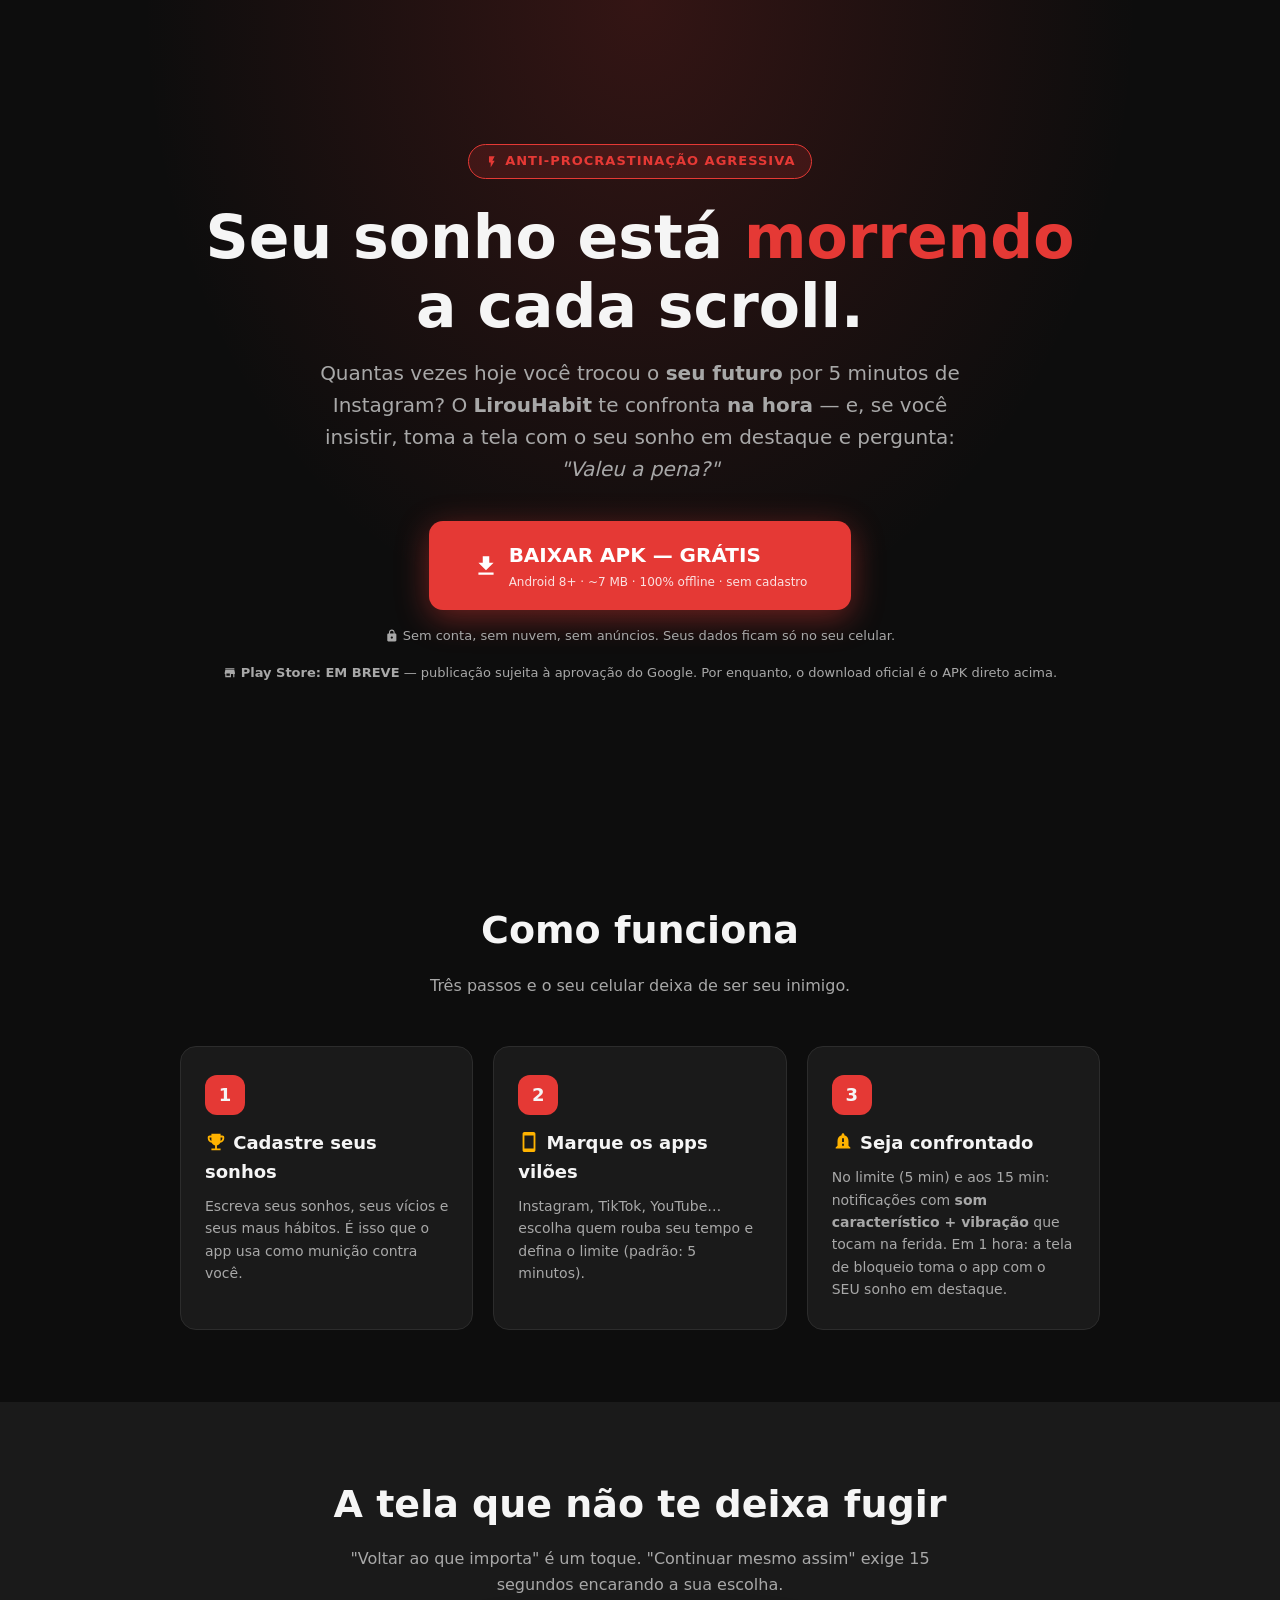
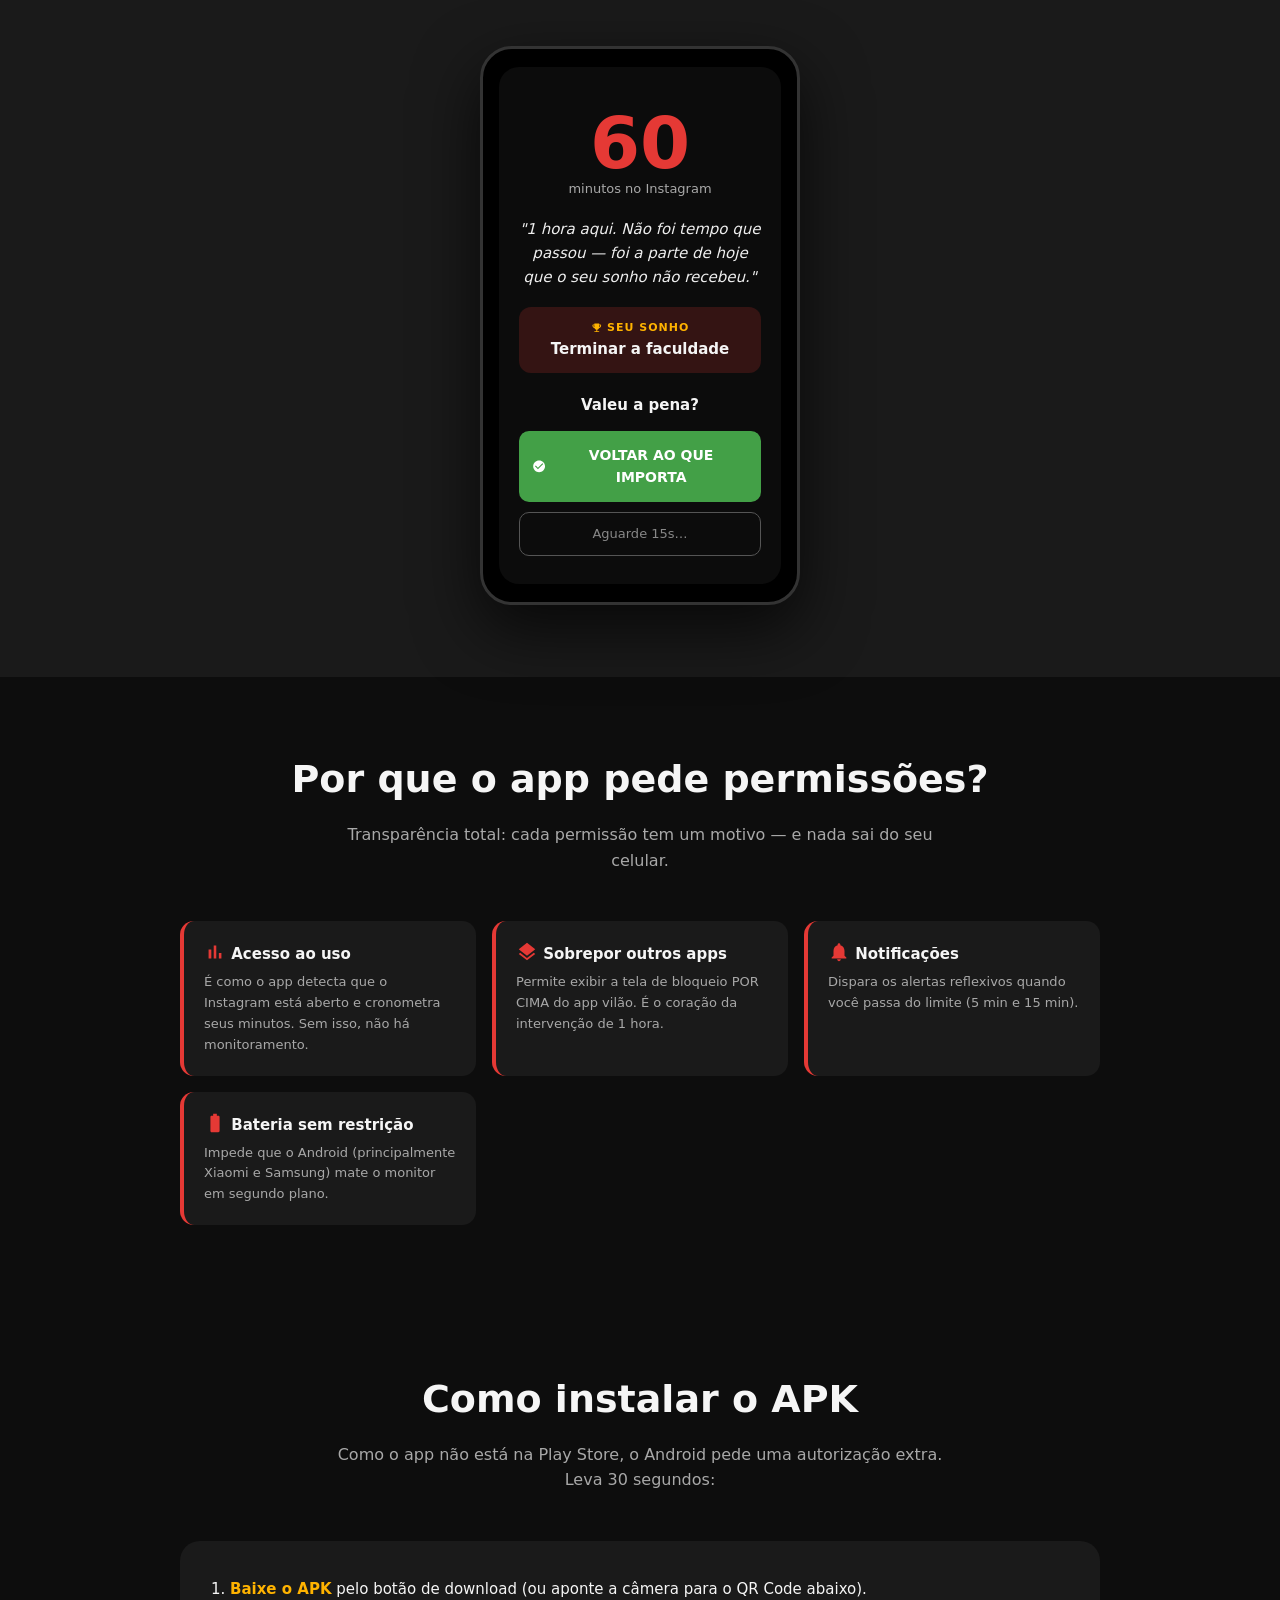
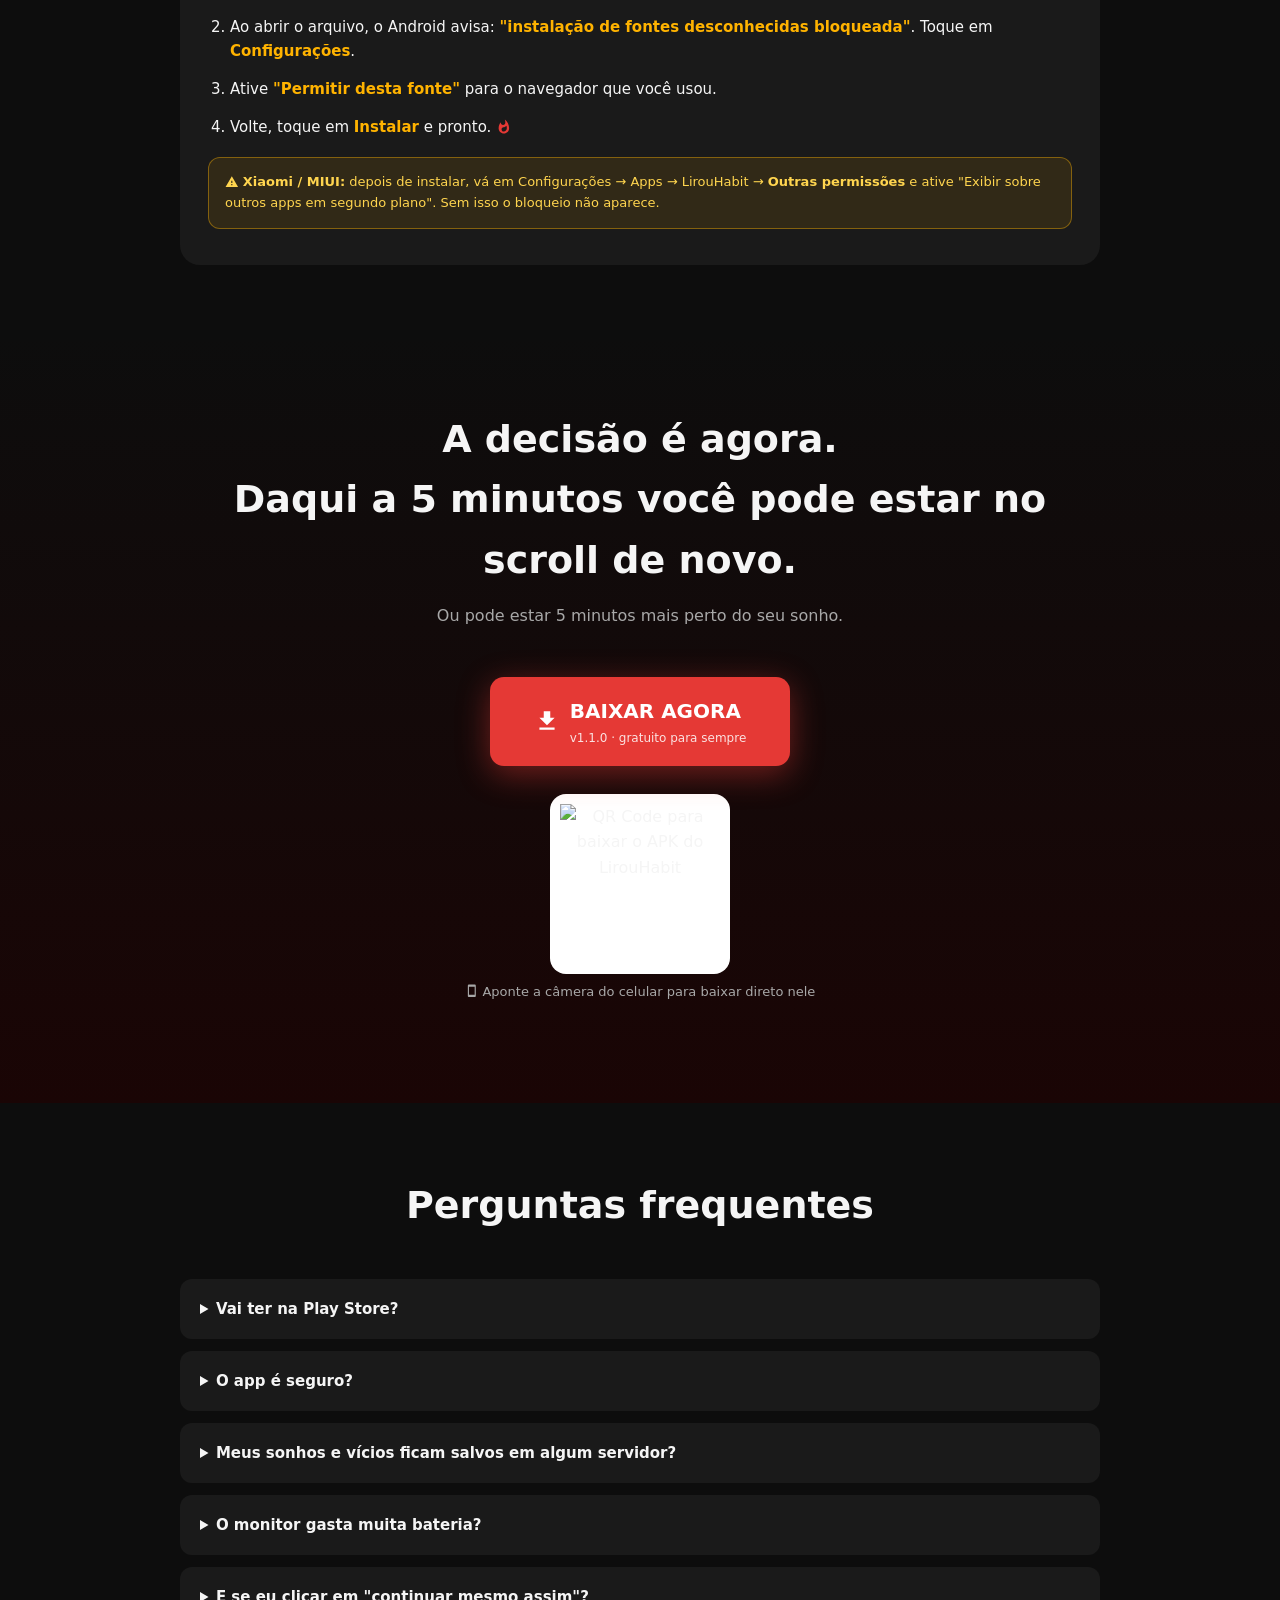
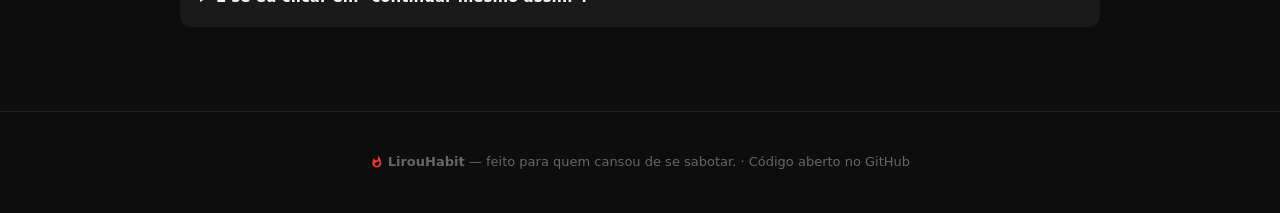
==== commit 916aa121: "feat: som caracteristico de alerta (tom proprio, stream de alarme) + vibracao forte no canal v2 e na" ====
--- a/docs/index.html
+++ b/docs/index.html
@@ -221,7 +221,7 @@
       <div class="step">
         <span class="num">3</span>
         <h3><svg class="ic-lg" viewBox="0 0 24 24"><path d="M18 16v-5c0-3.07-1.64-5.64-4.5-6.32V4c0-.83-.67-1.5-1.5-1.5s-1.5.67-1.5 1.5v.68C7.63 5.36 6 7.92 6 11v5l-2 2v1h16v-1l-2-2zm-5 0h-2v-2h2v2zm0-4h-2V8h2v4z"/></svg> Seja confrontado</h3>
-        <p>No limite (5 min) e aos 15 min: notificações que tocam na ferida. Em 1 hora: a tela de bloqueio toma o app com o SEU sonho em destaque.</p>
+        <p>No limite (5 min) e aos 15 min: notificações com <b>som característico + vibração</b> que tocam na ferida. Em 1 hora: a tela de bloqueio toma o app com o SEU sonho em destaque.</p>
       </div>
     </div>
   </div>
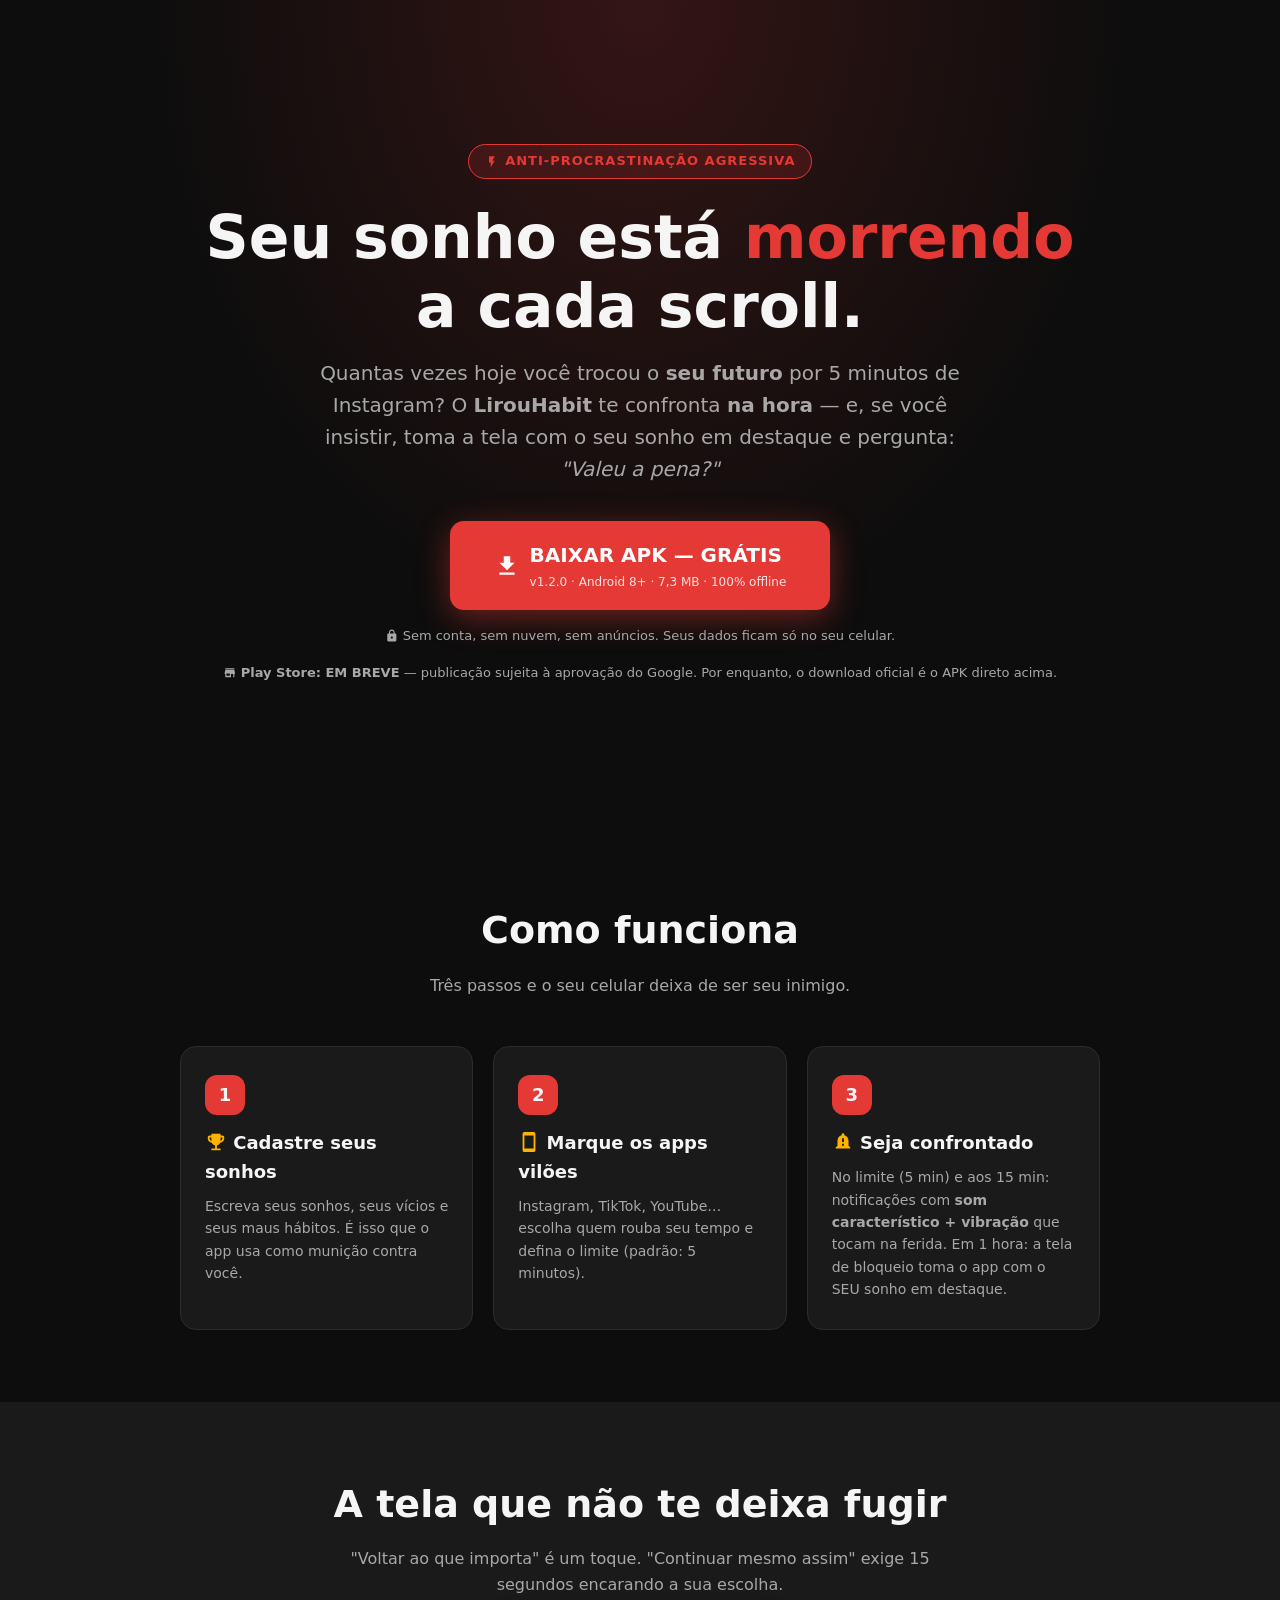
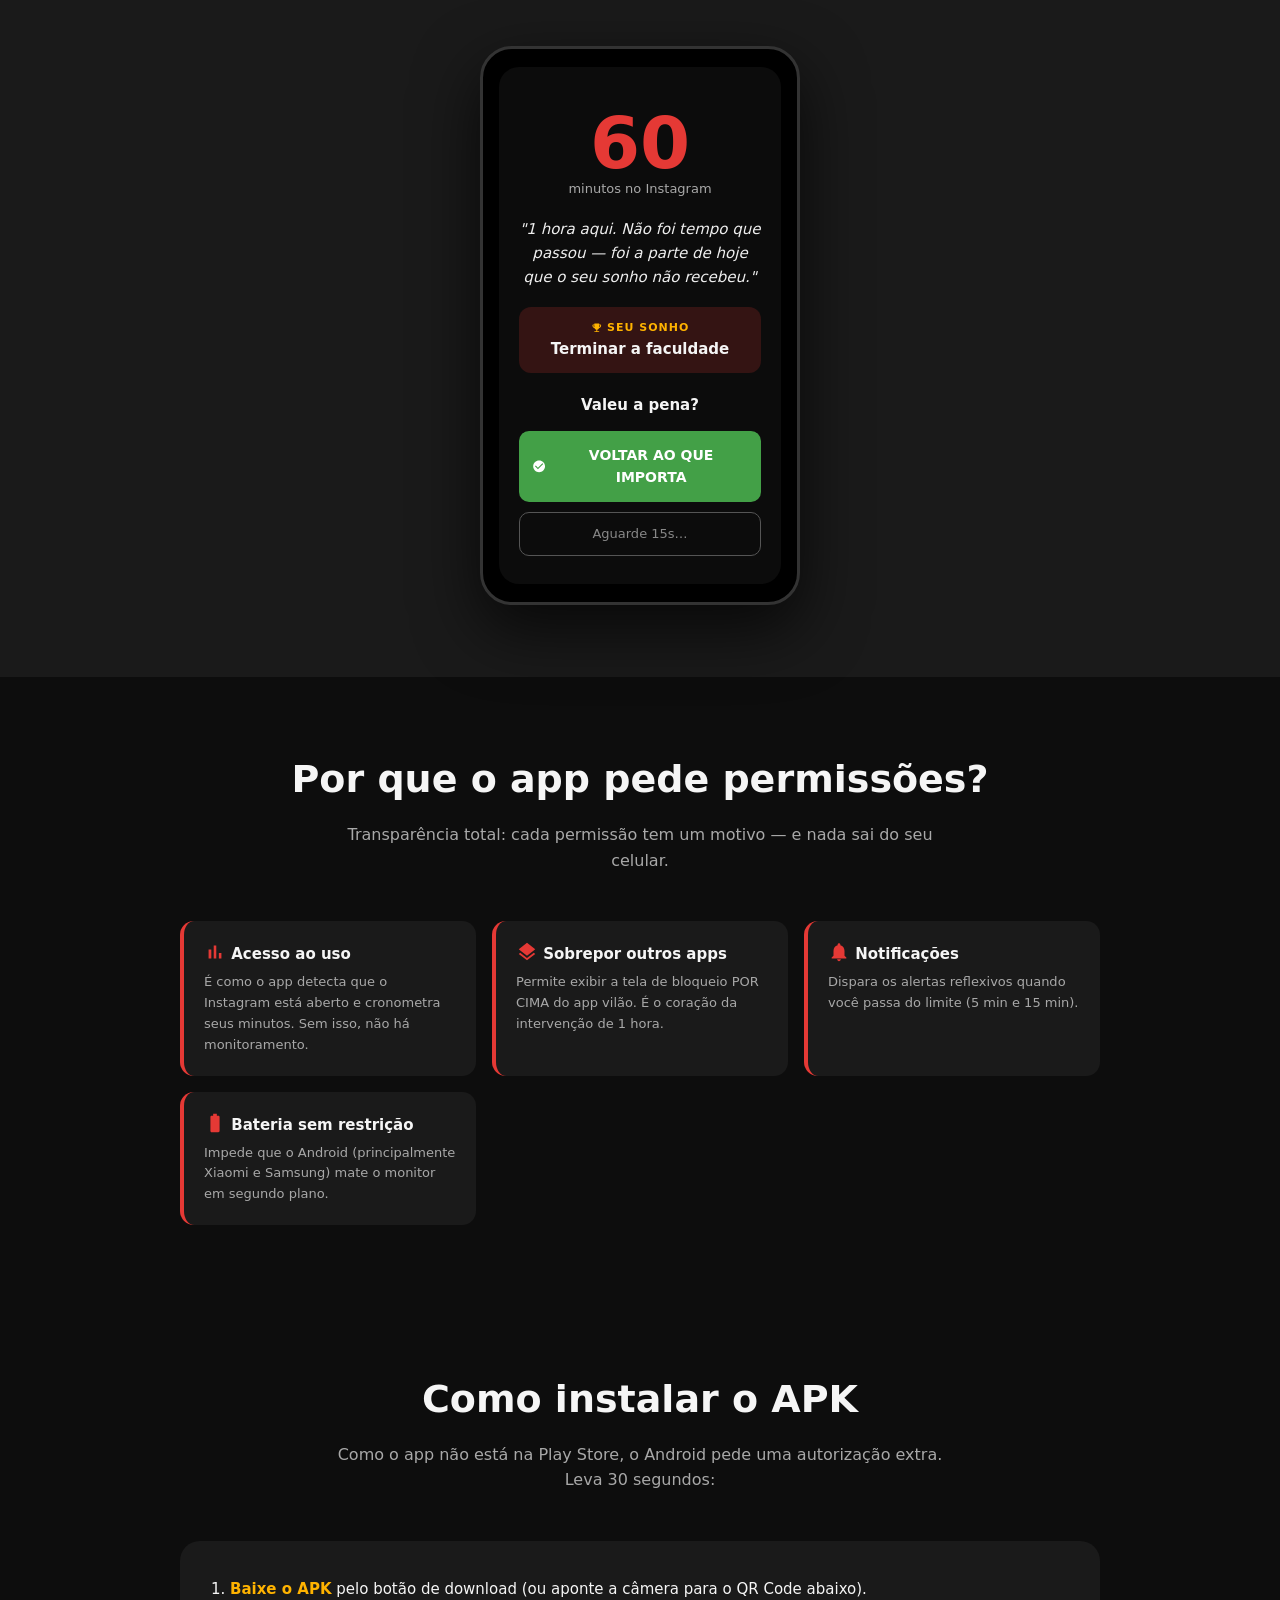
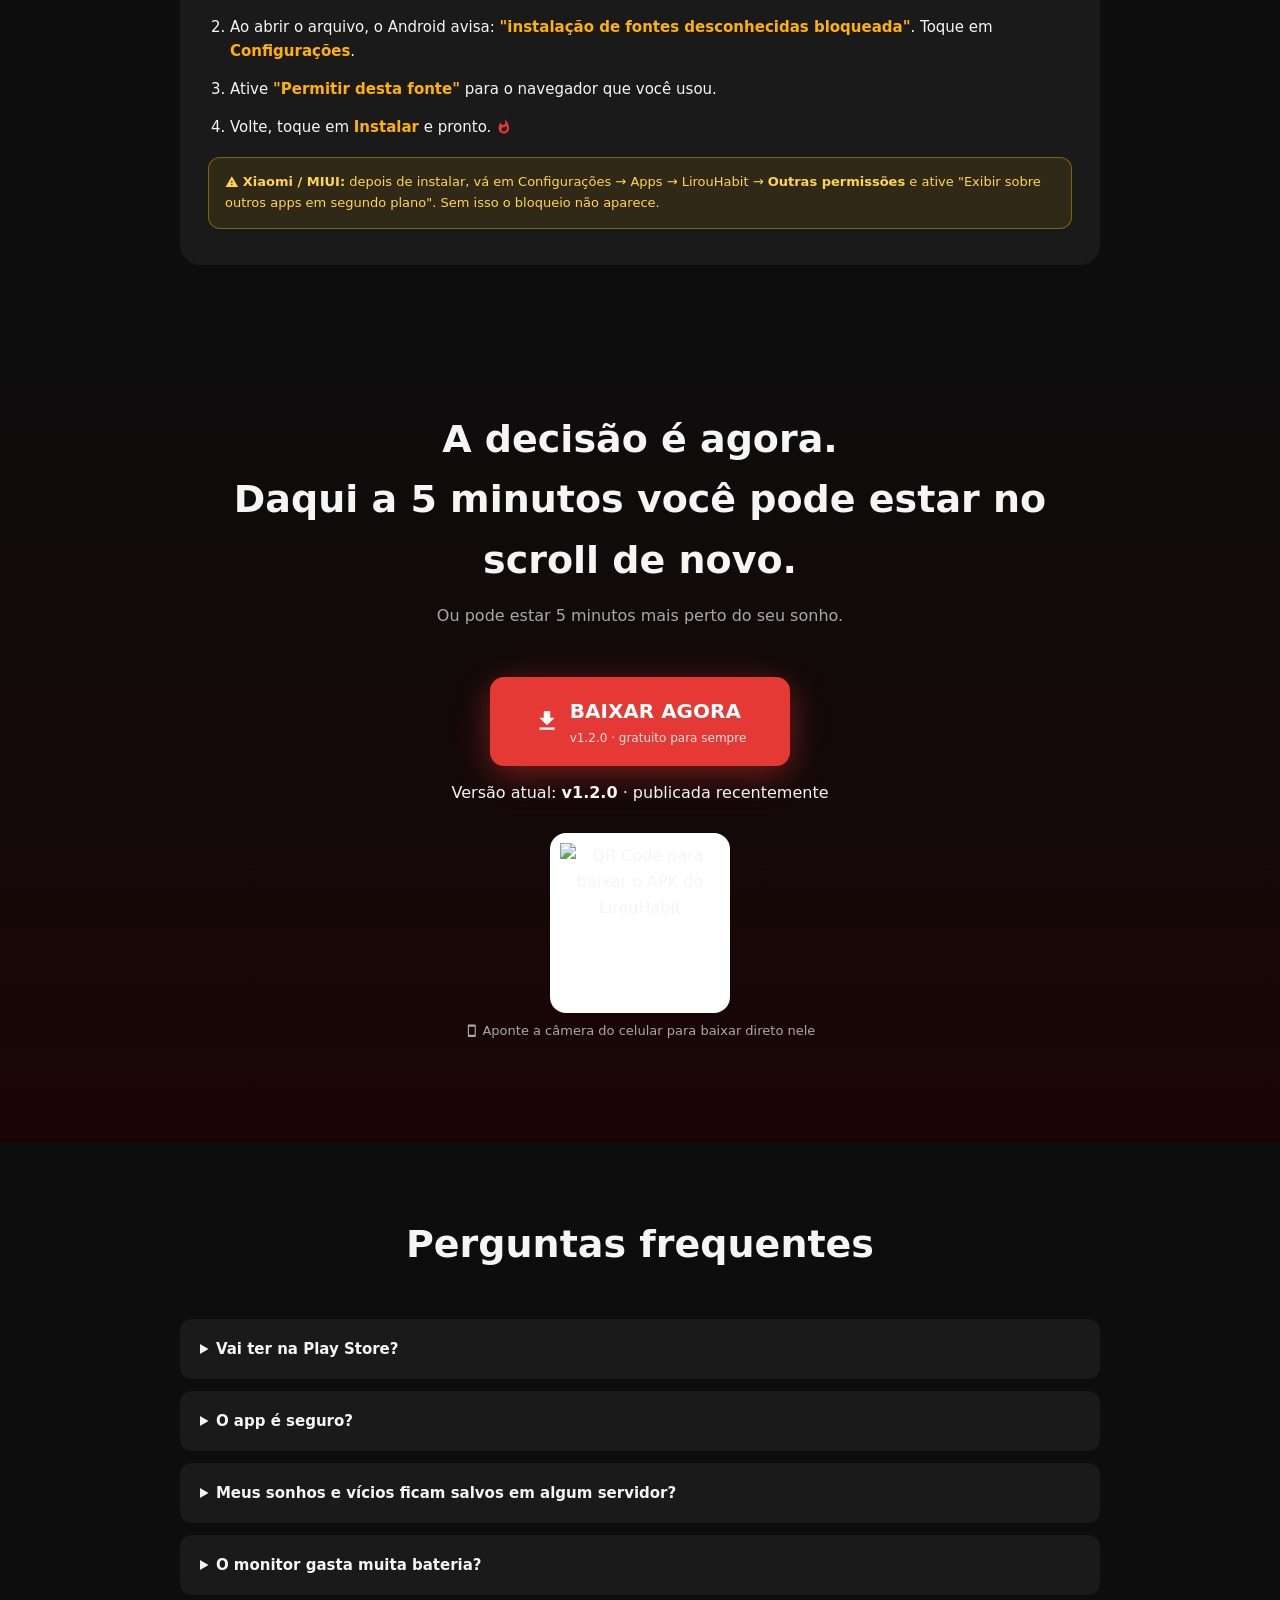
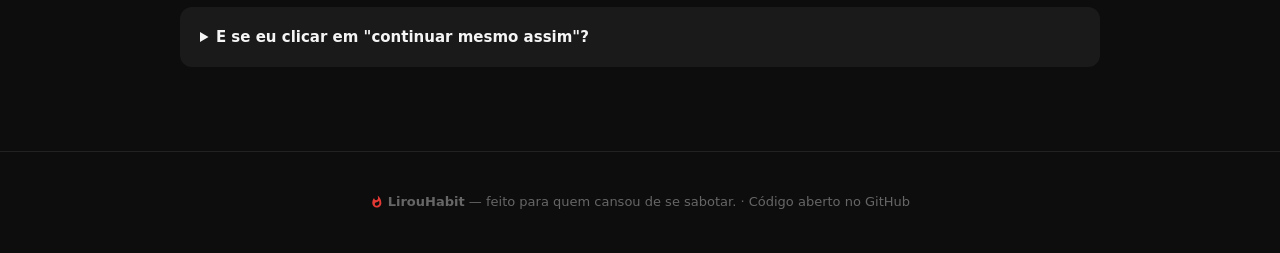
==== commit f151b9d4: "feat: pagina exibe versao/tamanho/data do download dinamicamente via GitHub API" ====
--- a/docs/index.html
+++ b/docs/index.html
@@ -196,7 +196,7 @@
   </p>
   <a class="cta" href="https://github.com/Neto-Oliveira/LirouHabit/releases/latest/download/lirouhabit.apk">
     <svg class="ic-lg" viewBox="0 0 24 24" style="fill:#fff;width:26px;height:26px;"><path d="M19 9h-4V3H9v6H5l7 7 7-7zM5 18v2h14v-2H5z"/></svg>
-    <span class="cta-col">BAIXAR APK — GRÁTIS<small>Android 8+ · ~7 MB · 100% offline · sem cadastro</small></span>
+    <span class="cta-col">BAIXAR APK — GRÁTIS<small><span class="app-version">v1.2.0</span> · Android 8+ · <span class="app-size">7,3 MB</span> · 100% offline</small></span>
   </a>
   <p class="note"><svg class="ic" viewBox="0 0 24 24"><path d="M18 8h-1V6c0-2.76-2.24-5-5-5S7 3.24 7 6v2H6c-1.1 0-2 .9-2 2v10c0 1.1.9 2 2 2h12c1.1 0 2-.9 2-2V10c0-1.1-.9-2-2-2zm-6 9c-1.1 0-2-.9-2-2s.9-2 2-2 2 .9 2 2-.9 2-2 2zm3.1-9H8.9V6c0-1.71 1.39-3.1 3.1-3.1 1.71 0 3.1 1.39 3.1 3.1v2z"/></svg> Sem conta, sem nuvem, sem anúncios. Seus dados ficam só no seu celular.</p>
   <p class="note"><svg class="ic" viewBox="0 0 24 24"><path d="M20 4H4v2h16V4zm1 10v-2l-1-5H4l-1 5v2h1v6h10v-6h4v6h2v-6h1zm-9 3H6v-4h6v4z"/></svg> <b>Play Store: EM BREVE</b> — publicação sujeita à aprovação do Google. Por enquanto, o download oficial é o APK direto acima.</p>
@@ -306,8 +306,9 @@
     <p class="section-sub">Ou pode estar 5 minutos mais perto do seu sonho.</p>
     <a class="cta" href="https://github.com/Neto-Oliveira/LirouHabit/releases/latest/download/lirouhabit.apk">
       <svg class="ic-lg" viewBox="0 0 24 24" style="fill:#fff;width:26px;height:26px;"><path d="M19 9h-4V3H9v6H5l7 7 7-7zM5 18v2h14v-2H5z"/></svg>
-      <span class="cta-col">BAIXAR AGORA<small>v1.1.0 · gratuito para sempre</small></span>
+      <span class="cta-col">BAIXAR AGORA<small><span class="app-version">v1.2.0</span> · gratuito para sempre</small></span>
     </a>
+    <p class="note" style="margin-top:14px;">Versão atual: <b class="app-version">v1.2.0</b> · <span class="release-date">publicada recentemente</span></p>
     <div class="qr">
       <img src="https://api.qrserver.com/v1/create-qr-code/?size=300x300&data=https%3A%2F%2Fgithub.com%2FNeto-Oliveira%2FLirouHabit%2Freleases%2Flatest%2Fdownload%2Flirouhabit.apk" alt="QR Code para baixar o APK do LirouHabit">
     </div>
@@ -349,5 +350,34 @@
   </div>
 </footer>
 
+<script>
+// Versão do download sempre atualizada: consulta a última release no GitHub.
+// Se a API falhar (rate limit/offline), mantém os valores fixos do HTML.
+fetch('https://api.github.com/repos/Neto-Oliveira/LirouHabit/releases/latest')
+  .then(function (r) { return r.json(); })
+  .then(function (rel) {
+    if (rel.tag_name) {
+      document.querySelectorAll('.app-version').forEach(function (el) {
+        el.textContent = rel.tag_name;
+      });
+    }
+    if (rel.published_at) {
+      var d = new Date(rel.published_at);
+      var data = d.toLocaleDateString('pt-BR', { day: '2-digit', month: '2-digit', year: 'numeric' });
+      document.querySelectorAll('.release-date').forEach(function (el) {
+        el.textContent = 'publicada em ' + data;
+      });
+    }
+    var apk = (rel.assets || []).find(function (a) { return a.name === 'lirouhabit.apk'; });
+    if (apk && apk.size) {
+      var mb = (apk.size / 1048576).toFixed(1).replace('.', ',');
+      document.querySelectorAll('.app-size').forEach(function (el) {
+        el.textContent = mb + ' MB';
+      });
+    }
+  })
+  .catch(function () { /* fallback: mantém versão fixa do HTML */ });
+</script>
+
 </body>
 </html>
